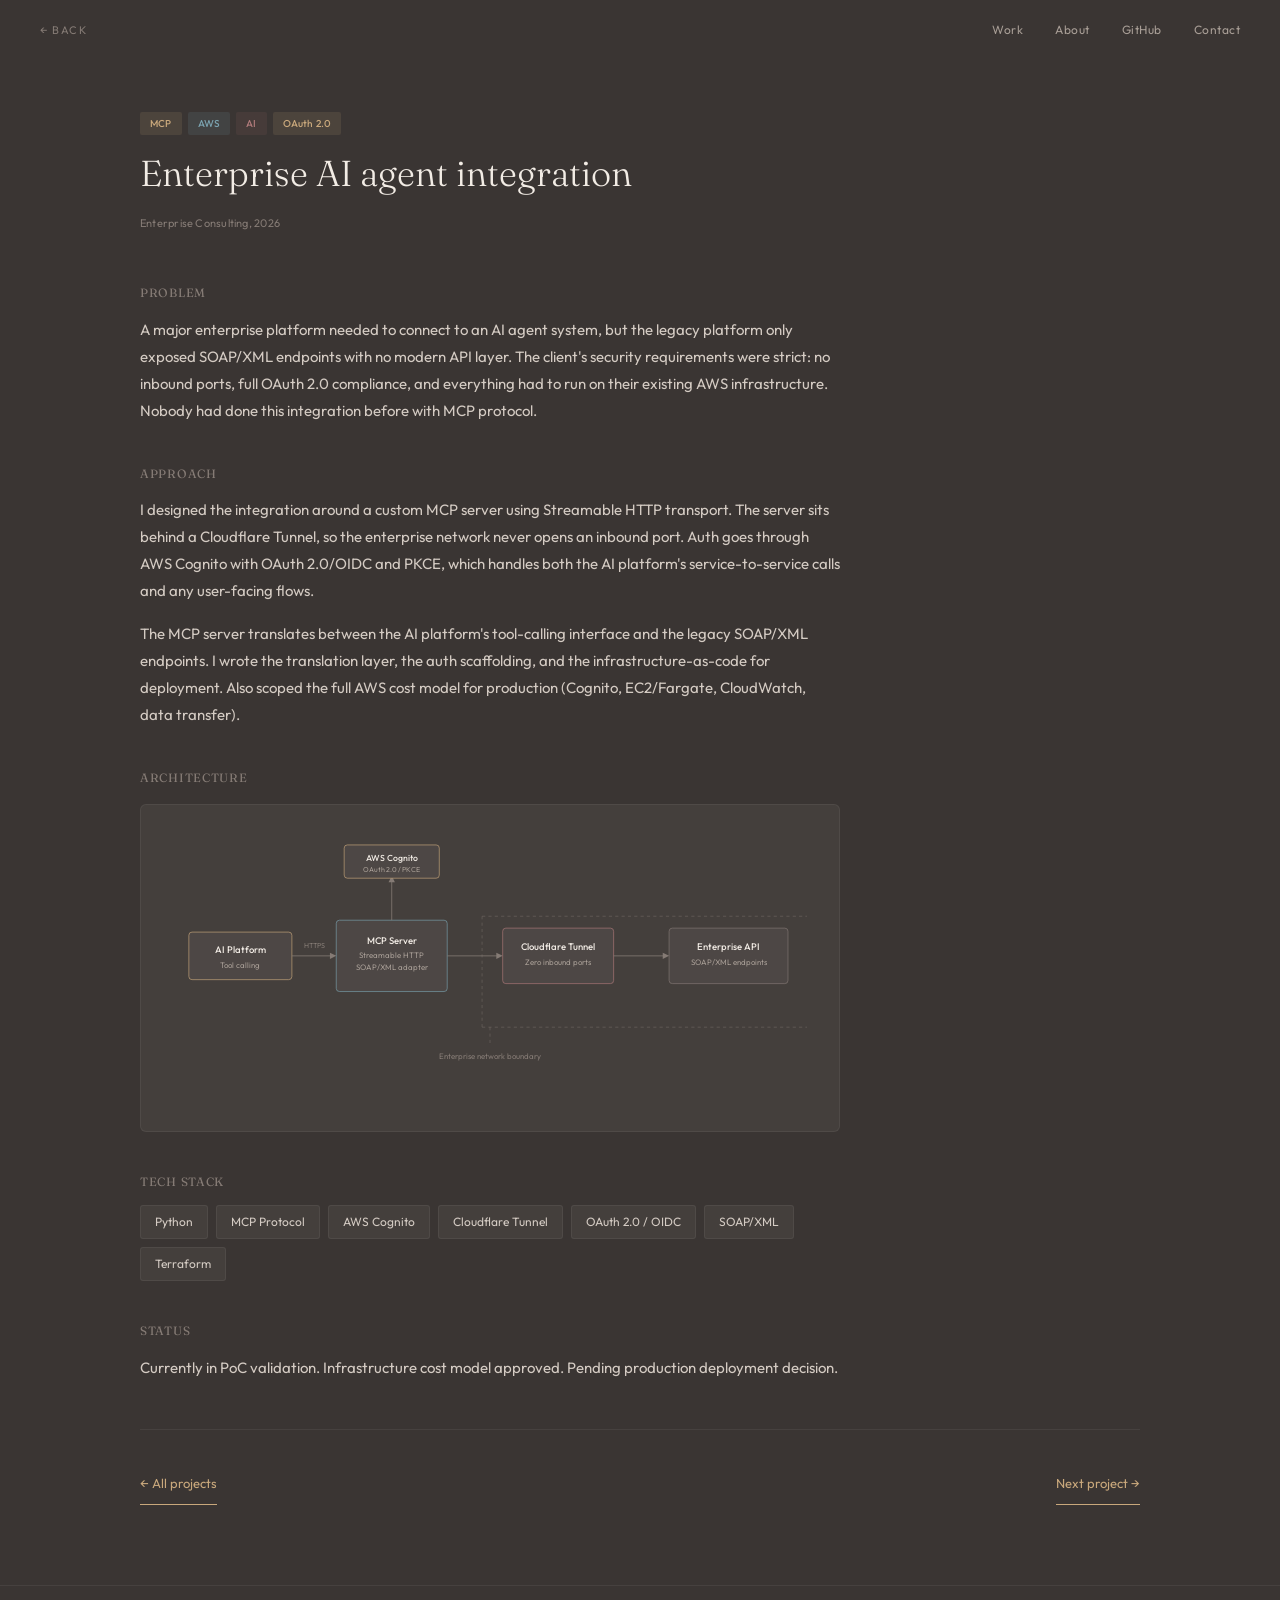
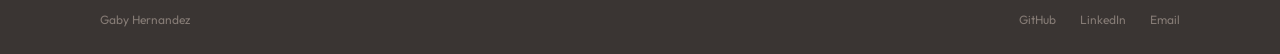
==== projects/ai-agent.html @ e90bf5cd "Add project detail pages, fix contrast, fluid terrain, rewrite copy" ====
<!DOCTYPE html>
<html lang="en">
<head>
  <meta charset="UTF-8">
  <meta name="viewport" content="width=device-width, initial-scale=1.0">
  <title>Enterprise AI Agent Integration | Gaby Hernandez</title>
  <meta name="description" content="AI agent workflow connecting enterprise platforms via MCP server with OAuth 2.0 and Cloudflare Tunnel.">
  <link rel="icon" href="data:image/svg+xml,<svg xmlns='http://www.w3.org/2000/svg' viewBox='0 0 100 100'><text y='.9em' font-size='90'>&#9650;</text></svg>">
  <link rel="preconnect" href="https://fonts.googleapis.com">
  <link rel="preconnect" href="https://fonts.gstatic.com" crossorigin>
  <link href="https://fonts.googleapis.com/css2?family=Fraunces:ital,opsz,wght@0,9..144,300;0,9..144,400;0,9..144,500;1,9..144,300;1,9..144,400&family=Outfit:wght@300;400;500&display=swap" rel="stylesheet">
  <link rel="stylesheet" href="../css/style.css">
</head>
<body>

  <nav id="nav" class="scrolled">
    <a href="../index.html" class="nav-coords">&larr; Back</a>
    <div class="nav-links">
      <a href="../index.html#work">Work</a>
      <a href="../index.html#about">About</a>
      <a href="https://github.com/Gabyc5" target="_blank" rel="noopener">GitHub</a>
      <a href="../index.html#contact">Contact</a>
    </div>
  </nav>

  <section class="section project-detail">
    <div class="project-detail-header reveal">
      <div class="project-tags">
        <span class="tag tag-gold">MCP</span>
        <span class="tag tag-blue">AWS</span>
        <span class="tag tag-rose">AI</span>
        <span class="tag tag-gold">OAuth 2.0</span>
      </div>
      <h1>Enterprise AI agent integration</h1>
      <span class="project-context">Enterprise Consulting, 2026</span>
    </div>

    <div class="project-detail-body">
      <div class="detail-section reveal">
        <h2>Problem</h2>
        <p>
          A major enterprise platform needed to connect to an AI agent system, but the legacy
          platform only exposed SOAP/XML endpoints with no modern API layer. The client's
          security requirements were strict: no inbound ports, full OAuth 2.0 compliance, and
          everything had to run on their existing AWS infrastructure. Nobody had done this
          integration before with MCP protocol.
        </p>
      </div>

      <div class="detail-section reveal">
        <h2>Approach</h2>
        <p>
          I designed the integration around a custom MCP server using Streamable HTTP transport.
          The server sits behind a Cloudflare Tunnel, so the enterprise network never opens an
          inbound port. Auth goes through AWS Cognito with OAuth 2.0/OIDC and PKCE, which
          handles both the AI platform's service-to-service calls and any user-facing flows.
        </p>
        <p>
          The MCP server translates between the AI platform's tool-calling interface and the
          legacy SOAP/XML endpoints. I wrote the translation layer, the auth scaffolding, and
          the infrastructure-as-code for deployment. Also scoped the full AWS cost model
          for production (Cognito, EC2/Fargate, CloudWatch, data transfer).
        </p>
      </div>

      <div class="detail-section reveal">
        <h2>Architecture</h2>
        <div class="arch-diagram">
          <svg viewBox="0 0 800 320" xmlns="http://www.w3.org/2000/svg" width="100%">
            <!-- AI Platform -->
            <rect x="20" y="120" width="130" height="60" rx="4" fill="#4D4745" stroke="#C9A87C" stroke-width="0.8"/>
            <text x="85" y="147" text-anchor="middle" fill="#F2ECE5" font-family="Outfit,sans-serif" font-size="12" font-weight="500">AI Platform</text>
            <text x="85" y="165" text-anchor="middle" fill="#A89E96" font-family="Outfit,sans-serif" font-size="10">Tool calling</text>

            <!-- Arrow 1 -->
            <line x1="150" y1="150" x2="200" y2="150" stroke="#857B75" stroke-width="1"/>
            <polygon points="198,146 206,150 198,154" fill="#857B75"/>
            <text x="178" y="140" text-anchor="middle" fill="#857B75" font-family="Outfit,sans-serif" font-size="9">HTTPS</text>

            <!-- MCP Server -->
            <rect x="206" y="105" width="140" height="90" rx="4" fill="#4D4745" stroke="#7BA3B0" stroke-width="0.8"/>
            <text x="276" y="135" text-anchor="middle" fill="#F2ECE5" font-family="Outfit,sans-serif" font-size="12" font-weight="500">MCP Server</text>
            <text x="276" y="153" text-anchor="middle" fill="#A89E96" font-family="Outfit,sans-serif" font-size="10">Streamable HTTP</text>
            <text x="276" y="168" text-anchor="middle" fill="#A89E96" font-family="Outfit,sans-serif" font-size="10">SOAP/XML adapter</text>

            <!-- Arrow 2 up to Cognito -->
            <line x1="276" y1="105" x2="276" y2="55" stroke="#857B75" stroke-width="1"/>
            <polygon points="272,57 276,49 280,57" fill="#857B75"/>

            <!-- Cognito -->
            <rect x="216" y="10" width="120" height="42" rx="4" fill="#4D4745" stroke="#C9A87C" stroke-width="0.8"/>
            <text x="276" y="30" text-anchor="middle" fill="#F2ECE5" font-family="Outfit,sans-serif" font-size="11" font-weight="500">AWS Cognito</text>
            <text x="276" y="44" text-anchor="middle" fill="#A89E96" font-family="Outfit,sans-serif" font-size="9">OAuth 2.0 / PKCE</text>

            <!-- Arrow 3 -->
            <line x1="346" y1="150" x2="410" y2="150" stroke="#857B75" stroke-width="1"/>
            <polygon points="408,146 416,150 408,154" fill="#857B75"/>

            <!-- Cloudflare Tunnel -->
            <rect x="416" y="115" width="140" height="70" rx="4" fill="#4D4745" stroke="#B07A7A" stroke-width="0.8"/>
            <text x="486" y="143" text-anchor="middle" fill="#F2ECE5" font-family="Outfit,sans-serif" font-size="12" font-weight="500">Cloudflare Tunnel</text>
            <text x="486" y="161" text-anchor="middle" fill="#A89E96" font-family="Outfit,sans-serif" font-size="10">Zero inbound ports</text>

            <!-- Arrow 4 -->
            <line x1="556" y1="150" x2="620" y2="150" stroke="#857B75" stroke-width="1"/>
            <polygon points="618,146 626,150 618,154" fill="#857B75"/>

            <!-- Enterprise API -->
            <rect x="626" y="115" width="150" height="70" rx="4" fill="#4D4745" stroke="#857B75" stroke-width="0.8"/>
            <text x="701" y="143" text-anchor="middle" fill="#F2ECE5" font-family="Outfit,sans-serif" font-size="12" font-weight="500">Enterprise API</text>
            <text x="701" y="161" text-anchor="middle" fill="#A89E96" font-family="Outfit,sans-serif" font-size="10">SOAP/XML endpoints</text>

            <!-- Labels -->
            <text x="400" y="280" text-anchor="middle" fill="#857B75" font-family="Outfit,sans-serif" font-size="10">Enterprise network boundary</text>
            <line x1="400" y1="260" x2="400" y2="240" stroke="#857B75" stroke-width="0.5" stroke-dasharray="4,4"/>
            <line x1="390" y1="240" x2="800" y2="240" stroke="#857B75" stroke-width="0.5" stroke-dasharray="4,4"/>
            <line x1="390" y1="240" x2="390" y2="100" stroke="#857B75" stroke-width="0.5" stroke-dasharray="4,4"/>
            <line x1="390" y1="100" x2="800" y2="100" stroke="#857B75" stroke-width="0.5" stroke-dasharray="4,4"/>
          </svg>
        </div>
      </div>

      <div class="detail-section reveal">
        <h2>Tech stack</h2>
        <div class="cert-list">
          <span class="cert">Python</span>
          <span class="cert">MCP Protocol</span>
          <span class="cert">AWS Cognito</span>
          <span class="cert">Cloudflare Tunnel</span>
          <span class="cert">OAuth 2.0 / OIDC</span>
          <span class="cert">SOAP/XML</span>
          <span class="cert">Terraform</span>
        </div>
      </div>

      <div class="detail-section reveal">
        <h2>Status</h2>
        <p>Currently in PoC validation. Infrastructure cost model approved. Pending production deployment decision.</p>
      </div>
    </div>

    <div class="project-nav reveal">
      <a href="../index.html#work" class="btn-ghost">&larr; All projects</a>
      <a href="multi-region.html" class="btn-ghost">Next project &rarr;</a>
    </div>
  </section>

  <footer>
    <div class="footer-inner">
      <span class="footer-name">Gaby Hernandez</span>
      <div class="footer-links">
        <a href="https://github.com/Gabyc5" target="_blank" rel="noopener">GitHub</a>
        <a href="https://www.linkedin.com/in/gaby-hernandez-gomez/" target="_blank" rel="noopener">LinkedIn</a>
        <a href="mailto:gcg.hdezg@gmail.com">Email</a>
      </div>
    </div>
  </footer>

  <script src="../js/main.js"></script>
</body>
</html>
---- css/style.css ----
/* ============================================
   GABY HERNANDEZ — PORTFOLIO
   Dusk Topography theme
   ============================================ */

*, *::before, *::after {
  margin: 0;
  padding: 0;
  box-sizing: border-box;
}

:root {
  --bg-deep: #3A3533;
  --bg-mid: #443F3C;
  --bg-card: #4D4745;
  --bg-surface: #564F4D;
  --text-bright: #F2ECE5;
  --text-body: #D4CBC3;
  --text-muted: #A89E96;
  --text-faint: #857B75;
  --accent-gold: #C9A87C;
  --accent-gold-dim: rgba(201, 168, 124, 0.12);
  --accent-blue: #7BA3B0;
  --accent-blue-dim: rgba(123, 163, 176, 0.12);
  --accent-rose: #B07A7A;
  --accent-rose-dim: rgba(176, 122, 122, 0.10);
  --font-display: 'Fraunces', Georgia, serif;
  --font-body: 'Outfit', system-ui, sans-serif;
  --radius: 6px;
  --max-width: 1080px;
}

html {
  scroll-behavior: smooth;
  background: var(--bg-deep);
}

body {
  font-family: var(--font-body);
  color: var(--text-body);
  background: var(--bg-deep);
  line-height: 1.7;
  overflow-x: hidden;
  -webkit-font-smoothing: antialiased;
  -moz-osx-font-smoothing: grayscale;
}

a {
  color: inherit;
  text-decoration: none;
}

::selection {
  background: var(--accent-gold);
  color: var(--bg-deep);
}

img {
  max-width: 100%;
  display: block;
}

/* --- Scroll Reveal --- */
.reveal {
  opacity: 0;
  transform: translateY(24px);
  transition: opacity 0.6s ease, transform 0.6s ease;
}

.reveal.visible {
  opacity: 1;
  transform: translateY(0);
}

.reveal[data-delay="1"] { transition-delay: 0.15s; }
.reveal[data-delay="2"] { transition-delay: 0.3s; }
.reveal[data-delay="3"] { transition-delay: 0.45s; }

/* --- Navigation --- */
nav {
  position: fixed;
  top: 0;
  left: 0;
  right: 0;
  z-index: 100;
  padding: 1.25rem 2.5rem;
  display: flex;
  justify-content: space-between;
  align-items: center;
  transition: background 0.4s ease, box-shadow 0.4s ease;
}

nav.scrolled {
  background: rgba(58, 53, 51, 0.92);
  backdrop-filter: blur(16px);
  -webkit-backdrop-filter: blur(16px);
  box-shadow: 0 1px 0 rgba(255,255,255,0.04);
}

.nav-coords {
  font-family: var(--font-body);
  font-size: 11px;
  color: var(--text-faint);
  letter-spacing: 0.14em;
  text-transform: uppercase;
}

.nav-links {
  display: flex;
  gap: 2rem;
}

.nav-links a {
  font-size: 12px;
  color: var(--text-muted);
  letter-spacing: 0.04em;
  transition: color 0.3s;
  position: relative;
}

.nav-links a::after {
  content: '';
  position: absolute;
  bottom: -4px;
  left: 0;
  width: 0;
  height: 1px;
  background: var(--accent-gold);
  transition: width 0.3s ease;
}

.nav-links a:hover {
  color: var(--accent-gold);
}

.nav-links a:hover::after {
  width: 100%;
}

/* --- Hero Section --- */
.hero {
  position: relative;
  min-height: 100vh;
  display: flex;
  flex-direction: column;
  justify-content: center;
  padding: 8rem 2.5rem 3rem;
  overflow: hidden;
}

#terrain-canvas {
  position: absolute;
  top: 0;
  left: 0;
  width: 100%;
  height: 100%;
  opacity: 0.3;
  pointer-events: none;
}

.hero-content {
  position: relative;
  z-index: 2;
  max-width: var(--max-width);
  margin: 0 auto;
  width: 100%;
}

.hero h1 {
  font-family: var(--font-display);
  font-size: clamp(2rem, 5vw, 3rem);
  font-weight: 300;
  color: var(--text-bright);
  line-height: 1.2;
  max-width: 620px;
  letter-spacing: -0.02em;
  margin-bottom: 1.5rem;
}

.hero-sub {
  font-size: 15px;
  color: var(--text-muted);
  line-height: 1.8;
  max-width: 520px;
  margin-bottom: 2.5rem;
}

.hero-actions {
  display: flex;
  gap: 1.25rem;
  flex-wrap: wrap;
  margin-bottom: 4rem;
}

.btn-primary {
  display: inline-block;
  font-family: var(--font-body);
  font-size: 13px;
  font-weight: 500;
  color: var(--bg-deep);
  background: var(--accent-gold);
  padding: 10px 24px;
  border-radius: 3px;
  letter-spacing: 0.02em;
  transition: background 0.3s, transform 0.2s;
}

.btn-primary:hover {
  background: #D4B48A;
  transform: translateY(-1px);
}

.btn-ghost {
  display: inline-block;
  font-family: var(--font-body);
  font-size: 13px;
  color: var(--accent-gold);
  padding: 10px 0;
  border-bottom: 1px solid var(--accent-gold);
  transition: color 0.3s, border-color 0.3s;
}

.btn-ghost:hover {
  color: #D4B48A;
  border-color: #D4B48A;
}

.btn-ghost .arrow {
  display: inline-block;
  transition: transform 0.2s;
}

.btn-ghost:hover .arrow {
  transform: translate(2px, -2px);
}

/* Hero status bar */
.hero-status {
  position: relative;
  z-index: 2;
  max-width: var(--max-width);
  margin: 0 auto;
  width: 100%;
  display: flex;
  gap: 3rem;
  flex-wrap: wrap;
  padding-top: 2rem;
  border-top: 1px solid rgba(255,255,255,0.06);
}

.status-item {
  display: flex;
  flex-direction: column;
  gap: 4px;
}

.status-label {
  font-size: 10px;
  color: var(--text-faint);
  text-transform: uppercase;
  letter-spacing: 0.1em;
}

.status-value {
  font-family: var(--font-display);
  font-size: 14px;
  color: var(--text-body);
}

/* --- Sections --- */
.section {
  padding: 5rem 2.5rem;
  max-width: var(--max-width);
  margin: 0 auto;
}

.section-header {
  margin-bottom: 2rem;
}

.section-header-secondary {
  margin-top: 3rem;
}

.section-label {
  font-size: 11px;
  color: var(--text-faint);
  text-transform: uppercase;
  letter-spacing: 0.12em;
}

/* --- Featured Work --- */
.work-section {
  padding-top: 6rem;
}

.featured-grid {
  display: grid;
  grid-template-columns: 1fr 1fr;
  gap: 16px;
  margin-bottom: 1rem;
}

.featured-card {
  padding: 2rem !important;
}

.featured-card .project-title {
  font-size: 20px;
  margin-bottom: 10px;
}

.featured-card .project-desc {
  font-size: 14px;
  line-height: 1.75;
}

/* --- Project Grid (Selected Work) --- */
.project-grid {
  display: grid;
  grid-template-columns: repeat(3, 1fr);
  gap: 16px;
}

.project-card {
  display: block;
  background: var(--bg-mid);
  border: 0.5px solid rgba(255,255,255,0.06);
  border-radius: var(--radius);
  padding: 1.5rem;
  transition: border-color 0.3s, transform 0.3s, background 0.3s;
  cursor: pointer;
}

.project-card:hover {
  border-color: rgba(201, 168, 124, 0.25);
  transform: translateY(-2px);
  background: var(--bg-card);
}

.project-card:hover .project-link {
  color: var(--accent-gold);
}

.project-link {
  display: inline-block;
  font-size: 12px;
  color: var(--text-faint);
  margin-top: 8px;
  transition: color 0.3s;
}

.project-tags {
  display: flex;
  gap: 6px;
  flex-wrap: wrap;
  margin-bottom: 12px;
}

.tag {
  font-size: 10px;
  font-weight: 500;
  padding: 3px 10px;
  border-radius: 2px;
  letter-spacing: 0.02em;
}

.tag-gold {
  color: var(--accent-gold);
  background: var(--accent-gold-dim);
}

.tag-blue {
  color: var(--accent-blue);
  background: var(--accent-blue-dim);
}

.tag-rose {
  color: var(--accent-rose);
  background: var(--accent-rose-dim);
}

.project-title {
  font-family: var(--font-display);
  font-size: 17px;
  font-weight: 400;
  color: var(--text-bright);
  margin-bottom: 8px;
  line-height: 1.35;
}

.project-desc {
  font-size: 13px;
  color: var(--text-muted);
  line-height: 1.7;
  margin-bottom: 12px;
}

.project-context {
  font-size: 11px;
  color: var(--text-faint);
  letter-spacing: 0.02em;
}

.work-cta {
  margin-top: 2.5rem;
  text-align: center;
}

/* --- About Section --- */
.about-section {
  padding-top: 6rem;
}

.about-content {
  max-width: 640px;
}

.about-lead h2 {
  font-family: var(--font-display);
  font-size: clamp(1.5rem, 3.5vw, 1.75rem);
  font-weight: 300;
  color: var(--text-bright);
  line-height: 1.35;
  margin-bottom: 2rem;
}

.about-body p {
  font-size: 15px;
  color: var(--text-body);
  line-height: 1.8;
  margin-bottom: 1.5rem;
}

.about-certs,
.about-skills {
  margin-top: 2.5rem;
}

.cert-label {
  display: block;
  font-size: 11px;
  color: var(--text-faint);
  text-transform: uppercase;
  letter-spacing: 0.1em;
  margin-bottom: 0.75rem;
}

.cert-list {
  display: flex;
  flex-wrap: wrap;
  gap: 8px;
}

.cert {
  font-size: 12px;
  color: var(--text-body);
  background: var(--bg-mid);
  padding: 6px 14px;
  border-radius: 3px;
  border: 0.5px solid rgba(255,255,255,0.06);
}

/* --- Freelance CTA --- */
.cta-section {
  padding-top: 2rem;
  padding-bottom: 2rem;
}

.cta-card {
  background: var(--bg-mid);
  border: 1px solid rgba(201, 168, 124, 0.2);
  border-radius: var(--radius);
  padding: 2.5rem;
  max-width: 600px;
}

.cta-card h3 {
  font-family: var(--font-display);
  font-size: 20px;
  font-weight: 400;
  color: var(--text-bright);
  margin-bottom: 1rem;
}

.cta-card p {
  font-size: 14px;
  color: var(--text-muted);
  line-height: 1.7;
  margin-bottom: 1.5rem;
}

/* --- Contact Section --- */
.contact-section {
  padding-top: 4rem;
  padding-bottom: 4rem;
}

.contact-inner {
  max-width: 480px;
}

.contact-inner h2 {
  font-family: var(--font-display);
  font-size: 2rem;
  font-weight: 300;
  color: var(--text-bright);
  margin-bottom: 1rem;
}

.contact-inner p {
  font-size: 15px;
  color: var(--text-muted);
  margin-bottom: 1.5rem;
  line-height: 1.7;
}

.contact-email {
  display: inline-block;
  font-family: var(--font-display);
  font-size: 18px;
  color: var(--accent-gold);
  border-bottom: 1px solid transparent;
  transition: border-color 0.3s;
  padding-bottom: 2px;
  margin-bottom: 1.5rem;
}

.contact-email:hover {
  border-color: var(--accent-gold);
}

.contact-links {
  display: flex;
  gap: 1.5rem;
}

.contact-links a {
  font-size: 13px;
  color: var(--text-muted);
  transition: color 0.3s;
}

.contact-links a:hover {
  color: var(--accent-gold);
}

/* --- Footer --- */
footer {
  border-top: 1px solid rgba(255,255,255,0.06);
  padding: 1.5rem 2.5rem;
}

.footer-inner {
  max-width: var(--max-width);
  margin: 0 auto;
  display: flex;
  justify-content: space-between;
  align-items: center;
  flex-wrap: wrap;
  gap: 1rem;
}

.footer-name {
  font-size: 12px;
  color: var(--text-faint);
}

.footer-links {
  display: flex;
  gap: 1.5rem;
}

.footer-links a {
  font-size: 12px;
  color: var(--text-faint);
  transition: color 0.3s;
}

.footer-links a:hover {
  color: var(--accent-gold);
}

/* --- Responsive --- */
@media (max-width: 900px) {
  .featured-grid {
    grid-template-columns: 1fr;
  }

  .project-grid {
    grid-template-columns: 1fr 1fr;
  }
}

@media (max-width: 768px) {
  nav {
    padding: 1rem 1.25rem;
  }

  .nav-coords {
    display: none;
  }

  .nav-links {
    gap: 1.25rem;
  }

  .hero {
    padding: 6rem 1.25rem 2rem;
  }

  .hero h1 {
    font-size: 1.75rem;
  }

  .hero-status {
    gap: 1.5rem;
  }

  .section {
    padding: 3rem 1.25rem;
  }

  .project-grid {
    grid-template-columns: 1fr;
    gap: 12px;
  }

  .featured-card {
    padding: 1.5rem !important;
  }

  .cta-card {
    padding: 1.5rem;
  }

  footer {
    padding: 1.5rem 1.25rem;
  }

  .footer-inner {
    flex-direction: column;
    align-items: flex-start;
  }
}

@media (max-width: 480px) {
  .hero h1 {
    font-size: 1.5rem;
  }

  .hero-actions {
    flex-direction: column;
    align-items: flex-start;
  }

  .hero-status {
    flex-direction: column;
    gap: 1rem;
  }
}

/* --- Project Detail Pages --- */
.project-detail {
  padding-top: 7rem;
}

.project-detail-header {
  margin-bottom: 3rem;
}

.project-detail-header h1 {
  font-family: var(--font-display);
  font-size: clamp(1.75rem, 4vw, 2.25rem);
  font-weight: 300;
  color: var(--text-bright);
  line-height: 1.25;
  margin: 1rem 0 0.75rem;
}

.project-detail-body {
  max-width: 700px;
}

.detail-section {
  margin-bottom: 2.5rem;
}

.detail-section h2 {
  font-family: var(--font-display);
  font-size: 16px;
  font-weight: 400;
  color: var(--text-bright);
  margin-bottom: 0.75rem;
  text-transform: uppercase;
  letter-spacing: 0.06em;
  font-size: 12px;
  color: var(--text-faint);
}

.detail-section p {
  font-size: 15px;
  color: var(--text-body);
  line-height: 1.8;
  margin-bottom: 1rem;
}

.arch-diagram {
  background: var(--bg-mid);
  border: 0.5px solid rgba(255,255,255,0.06);
  border-radius: var(--radius);
  padding: 2rem;
  margin: 1rem 0;
  overflow-x: auto;
}

.arch-diagram svg {
  min-width: 600px;
}

.project-nav {
  display: flex;
  justify-content: space-between;
  gap: 1rem;
  margin-top: 3rem;
  padding-top: 2rem;
  border-top: 1px solid rgba(255,255,255,0.06);
}
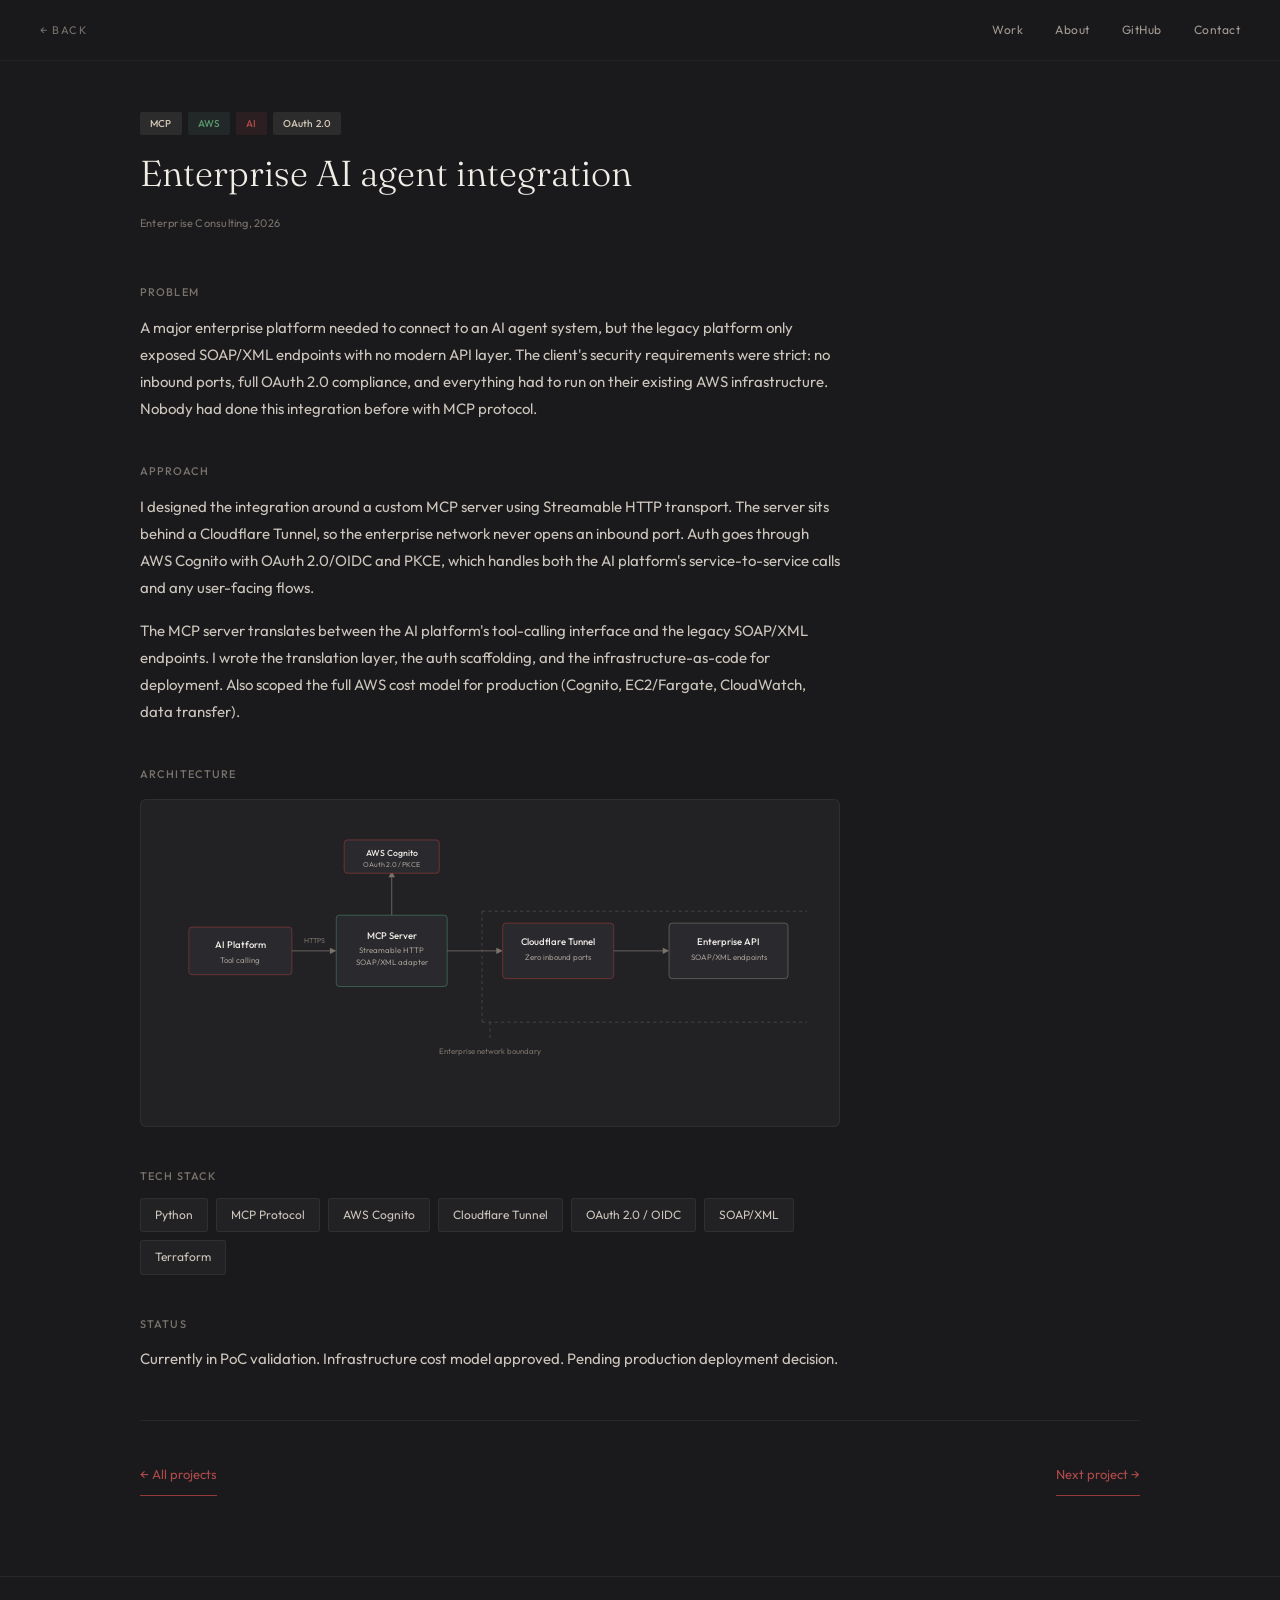
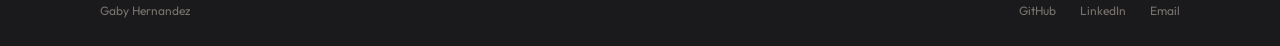
==== commit 1f1f4f19: "Darker palette, fix scroll, terrain boost" ====
--- a/projects/ai-agent.html
+++ b/projects/ai-agent.html
@@ -68,54 +68,54 @@
         <div class="arch-diagram">
           <svg viewBox="0 0 800 320" xmlns="http://www.w3.org/2000/svg" width="100%">
             <!-- AI Platform -->
-            <rect x="20" y="120" width="130" height="60" rx="4" fill="#4D4745" stroke="#C9A87C" stroke-width="0.8"/>
-            <text x="85" y="147" text-anchor="middle" fill="#F2ECE5" font-family="Outfit,sans-serif" font-size="12" font-weight="500">AI Platform</text>
-            <text x="85" y="165" text-anchor="middle" fill="#A89E96" font-family="Outfit,sans-serif" font-size="10">Tool calling</text>
+            <rect x="20" y="120" width="130" height="60" rx="4" fill="#2A2A2E" stroke="#943A3A" stroke-width="0.8"/>
+            <text x="85" y="147" text-anchor="middle" fill="#F0ECE6" font-family="Outfit,sans-serif" font-size="12" font-weight="500">AI Platform</text>
+            <text x="85" y="165" text-anchor="middle" fill="#A39B92" font-family="Outfit,sans-serif" font-size="10">Tool calling</text>
 
             <!-- Arrow 1 -->
-            <line x1="150" y1="150" x2="200" y2="150" stroke="#857B75" stroke-width="1"/>
-            <polygon points="198,146 206,150 198,154" fill="#857B75"/>
-            <text x="178" y="140" text-anchor="middle" fill="#857B75" font-family="Outfit,sans-serif" font-size="9">HTTPS</text>
+            <line x1="150" y1="150" x2="200" y2="150" stroke="#7A736C" stroke-width="1"/>
+            <polygon points="198,146 206,150 198,154" fill="#7A736C"/>
+            <text x="178" y="140" text-anchor="middle" fill="#7A736C" font-family="Outfit,sans-serif" font-size="9">HTTPS</text>
 
             <!-- MCP Server -->
-            <rect x="206" y="105" width="140" height="90" rx="4" fill="#4D4745" stroke="#7BA3B0" stroke-width="0.8"/>
-            <text x="276" y="135" text-anchor="middle" fill="#F2ECE5" font-family="Outfit,sans-serif" font-size="12" font-weight="500">MCP Server</text>
-            <text x="276" y="153" text-anchor="middle" fill="#A89E96" font-family="Outfit,sans-serif" font-size="10">Streamable HTTP</text>
-            <text x="276" y="168" text-anchor="middle" fill="#A89E96" font-family="Outfit,sans-serif" font-size="10">SOAP/XML adapter</text>
+            <rect x="206" y="105" width="140" height="90" rx="4" fill="#2A2A2E" stroke="#4A7C5C" stroke-width="0.8"/>
+            <text x="276" y="135" text-anchor="middle" fill="#F0ECE6" font-family="Outfit,sans-serif" font-size="12" font-weight="500">MCP Server</text>
+            <text x="276" y="153" text-anchor="middle" fill="#A39B92" font-family="Outfit,sans-serif" font-size="10">Streamable HTTP</text>
+            <text x="276" y="168" text-anchor="middle" fill="#A39B92" font-family="Outfit,sans-serif" font-size="10">SOAP/XML adapter</text>
 
             <!-- Arrow 2 up to Cognito -->
-            <line x1="276" y1="105" x2="276" y2="55" stroke="#857B75" stroke-width="1"/>
-            <polygon points="272,57 276,49 280,57" fill="#857B75"/>
+            <line x1="276" y1="105" x2="276" y2="55" stroke="#7A736C" stroke-width="1"/>
+            <polygon points="272,57 276,49 280,57" fill="#7A736C"/>
 
             <!-- Cognito -->
-            <rect x="216" y="10" width="120" height="42" rx="4" fill="#4D4745" stroke="#C9A87C" stroke-width="0.8"/>
-            <text x="276" y="30" text-anchor="middle" fill="#F2ECE5" font-family="Outfit,sans-serif" font-size="11" font-weight="500">AWS Cognito</text>
-            <text x="276" y="44" text-anchor="middle" fill="#A89E96" font-family="Outfit,sans-serif" font-size="9">OAuth 2.0 / PKCE</text>
+            <rect x="216" y="10" width="120" height="42" rx="4" fill="#2A2A2E" stroke="#943A3A" stroke-width="0.8"/>
+            <text x="276" y="30" text-anchor="middle" fill="#F0ECE6" font-family="Outfit,sans-serif" font-size="11" font-weight="500">AWS Cognito</text>
+            <text x="276" y="44" text-anchor="middle" fill="#A39B92" font-family="Outfit,sans-serif" font-size="9">OAuth 2.0 / PKCE</text>
 
             <!-- Arrow 3 -->
-            <line x1="346" y1="150" x2="410" y2="150" stroke="#857B75" stroke-width="1"/>
-            <polygon points="408,146 416,150 408,154" fill="#857B75"/>
+            <line x1="346" y1="150" x2="410" y2="150" stroke="#7A736C" stroke-width="1"/>
+            <polygon points="408,146 416,150 408,154" fill="#7A736C"/>
 
             <!-- Cloudflare Tunnel -->
-            <rect x="416" y="115" width="140" height="70" rx="4" fill="#4D4745" stroke="#B07A7A" stroke-width="0.8"/>
-            <text x="486" y="143" text-anchor="middle" fill="#F2ECE5" font-family="Outfit,sans-serif" font-size="12" font-weight="500">Cloudflare Tunnel</text>
-            <text x="486" y="161" text-anchor="middle" fill="#A89E96" font-family="Outfit,sans-serif" font-size="10">Zero inbound ports</text>
+            <rect x="416" y="115" width="140" height="70" rx="4" fill="#2A2A2E" stroke="#943A3A" stroke-width="0.8"/>
+            <text x="486" y="143" text-anchor="middle" fill="#F0ECE6" font-family="Outfit,sans-serif" font-size="12" font-weight="500">Cloudflare Tunnel</text>
+            <text x="486" y="161" text-anchor="middle" fill="#A39B92" font-family="Outfit,sans-serif" font-size="10">Zero inbound ports</text>
 
             <!-- Arrow 4 -->
-            <line x1="556" y1="150" x2="620" y2="150" stroke="#857B75" stroke-width="1"/>
-            <polygon points="618,146 626,150 618,154" fill="#857B75"/>
+            <line x1="556" y1="150" x2="620" y2="150" stroke="#7A736C" stroke-width="1"/>
+            <polygon points="618,146 626,150 618,154" fill="#7A736C"/>
 
             <!-- Enterprise API -->
-            <rect x="626" y="115" width="150" height="70" rx="4" fill="#4D4745" stroke="#857B75" stroke-width="0.8"/>
-            <text x="701" y="143" text-anchor="middle" fill="#F2ECE5" font-family="Outfit,sans-serif" font-size="12" font-weight="500">Enterprise API</text>
-            <text x="701" y="161" text-anchor="middle" fill="#A89E96" font-family="Outfit,sans-serif" font-size="10">SOAP/XML endpoints</text>
+            <rect x="626" y="115" width="150" height="70" rx="4" fill="#2A2A2E" stroke="#7A736C" stroke-width="0.8"/>
+            <text x="701" y="143" text-anchor="middle" fill="#F0ECE6" font-family="Outfit,sans-serif" font-size="12" font-weight="500">Enterprise API</text>
+            <text x="701" y="161" text-anchor="middle" fill="#A39B92" font-family="Outfit,sans-serif" font-size="10">SOAP/XML endpoints</text>
 
             <!-- Labels -->
-            <text x="400" y="280" text-anchor="middle" fill="#857B75" font-family="Outfit,sans-serif" font-size="10">Enterprise network boundary</text>
-            <line x1="400" y1="260" x2="400" y2="240" stroke="#857B75" stroke-width="0.5" stroke-dasharray="4,4"/>
-            <line x1="390" y1="240" x2="800" y2="240" stroke="#857B75" stroke-width="0.5" stroke-dasharray="4,4"/>
-            <line x1="390" y1="240" x2="390" y2="100" stroke="#857B75" stroke-width="0.5" stroke-dasharray="4,4"/>
-            <line x1="390" y1="100" x2="800" y2="100" stroke="#857B75" stroke-width="0.5" stroke-dasharray="4,4"/>
+            <text x="400" y="280" text-anchor="middle" fill="#7A736C" font-family="Outfit,sans-serif" font-size="10">Enterprise network boundary</text>
+            <line x1="400" y1="260" x2="400" y2="240" stroke="#7A736C" stroke-width="0.5" stroke-dasharray="4,4"/>
+            <line x1="390" y1="240" x2="800" y2="240" stroke="#7A736C" stroke-width="0.5" stroke-dasharray="4,4"/>
+            <line x1="390" y1="240" x2="390" y2="100" stroke="#7A736C" stroke-width="0.5" stroke-dasharray="4,4"/>
+            <line x1="390" y1="100" x2="800" y2="100" stroke="#7A736C" stroke-width="0.5" stroke-dasharray="4,4"/>
           </svg>
         </div>
       </div>
--- a/css/style.css
+++ b/css/style.css
@@ -1,6 +1,6 @@
 /* ============================================
    GABY HERNANDEZ — PORTFOLIO
-   Dusk Topography theme
+   Corporate Goth + PNW palette
    ============================================ */
 
 *, *::before, *::after {
@@ -10,20 +10,22 @@
 }
 
 :root {
-  --bg-deep: #3A3533;
-  --bg-mid: #443F3C;
-  --bg-card: #4D4745;
-  --bg-surface: #564F4D;
-  --text-bright: #F2ECE5;
-  --text-body: #D4CBC3;
-  --text-muted: #A89E96;
-  --text-faint: #857B75;
-  --accent-gold: #C9A87C;
-  --accent-gold-dim: rgba(201, 168, 124, 0.12);
-  --accent-blue: #7BA3B0;
-  --accent-blue-dim: rgba(123, 163, 176, 0.12);
-  --accent-rose: #B07A7A;
-  --accent-rose-dim: rgba(176, 122, 122, 0.10);
+  --bg-deep: #1A1A1D;
+  --bg-mid: #222225;
+  --bg-card: #2A2A2E;
+  --bg-surface: #323236;
+  --text-bright: #F0ECE6;
+  --text-body: #CCC5BB;
+  --text-muted: #A39B92;
+  --text-faint: #7A736C;
+  --accent-red: #943A3A;
+  --accent-red-bright: #B04A4A;
+  --accent-red-dim: rgba(148, 58, 58, 0.15);
+  --accent-green: #4A7C5C;
+  --accent-green-bright: #5A9A6E;
+  --accent-green-dim: rgba(74, 124, 92, 0.15);
+  --accent-cream: #D4C9B8;
+  --accent-cream-dim: rgba(212, 201, 184, 0.1);
   --font-display: 'Fraunces', Georgia, serif;
   --font-body: 'Outfit', system-ui, sans-serif;
   --radius: 6px;
@@ -51,8 +53,8 @@
 }
 
 ::selection {
-  background: var(--accent-gold);
-  color: var(--bg-deep);
+  background: var(--accent-red);
+  color: var(--text-bright);
 }
 
 img {
@@ -91,7 +93,7 @@
 }
 
 nav.scrolled {
-  background: rgba(58, 53, 51, 0.92);
+  background: rgba(26, 26, 29, 0.94);
   backdrop-filter: blur(16px);
   -webkit-backdrop-filter: blur(16px);
   box-shadow: 0 1px 0 rgba(255,255,255,0.04);
@@ -125,12 +127,12 @@
   left: 0;
   width: 0;
   height: 1px;
-  background: var(--accent-gold);
+  background: var(--accent-red-bright);
   transition: width 0.3s ease;
 }
 
 .nav-links a:hover {
-  color: var(--accent-gold);
+  color: var(--accent-red-bright);
 }
 
 .nav-links a:hover::after {
@@ -185,6 +187,11 @@
   margin-bottom: 2.5rem;
 }
 
+.name-highlight {
+  color: var(--accent-red-bright);
+  font-weight: 500;
+}
+
 .hero-actions {
   display: flex;
   gap: 1.25rem;
@@ -197,8 +204,8 @@
   font-family: var(--font-body);
   font-size: 13px;
   font-weight: 500;
-  color: var(--bg-deep);
-  background: var(--accent-gold);
+  color: var(--text-bright);
+  background: var(--accent-red);
   padding: 10px 24px;
   border-radius: 3px;
   letter-spacing: 0.02em;
@@ -206,7 +213,7 @@
 }
 
 .btn-primary:hover {
-  background: #D4B48A;
+  background: var(--accent-red-bright);
   transform: translateY(-1px);
 }
 
@@ -214,15 +221,15 @@
   display: inline-block;
   font-family: var(--font-body);
   font-size: 13px;
-  color: var(--accent-gold);
+  color: var(--accent-red-bright);
   padding: 10px 0;
-  border-bottom: 1px solid var(--accent-gold);
+  border-bottom: 1px solid var(--accent-red);
   transition: color 0.3s, border-color 0.3s;
 }
 
 .btn-ghost:hover {
-  color: #D4B48A;
-  border-color: #D4B48A;
+  color: #C45A5A;
+  border-color: #C45A5A;
 }
 
 .btn-ghost .arrow {
@@ -315,7 +322,7 @@
   line-height: 1.75;
 }
 
-/* --- Project Grid (Selected Work) --- */
+/* --- Project Grid --- */
 .project-grid {
   display: grid;
   grid-template-columns: repeat(3, 1fr);
@@ -333,13 +340,13 @@
 }
 
 .project-card:hover {
-  border-color: rgba(201, 168, 124, 0.25);
+  border-color: rgba(148, 58, 58, 0.3);
   transform: translateY(-2px);
   background: var(--bg-card);
 }
 
 .project-card:hover .project-link {
-  color: var(--accent-gold);
+  color: var(--accent-red-bright);
 }
 
 .project-link {
@@ -366,18 +373,18 @@
 }
 
 .tag-gold {
-  color: var(--accent-gold);
-  background: var(--accent-gold-dim);
+  color: var(--accent-cream);
+  background: var(--accent-cream-dim);
 }
 
 .tag-blue {
-  color: var(--accent-blue);
-  background: var(--accent-blue-dim);
+  color: var(--accent-green-bright);
+  background: var(--accent-green-dim);
 }
 
 .tag-rose {
-  color: var(--accent-rose);
-  background: var(--accent-rose-dim);
+  color: var(--accent-red-bright);
+  background: var(--accent-red-dim);
 }
 
 .project-title {
@@ -469,7 +476,7 @@
 
 .cta-card {
   background: var(--bg-mid);
-  border: 1px solid rgba(201, 168, 124, 0.2);
+  border: 1px solid rgba(148, 58, 58, 0.2);
   border-radius: var(--radius);
   padding: 2.5rem;
   max-width: 600px;
@@ -519,7 +526,7 @@
   display: inline-block;
   font-family: var(--font-display);
   font-size: 18px;
-  color: var(--accent-gold);
+  color: var(--accent-red-bright);
   border-bottom: 1px solid transparent;
   transition: border-color 0.3s;
   padding-bottom: 2px;
@@ -527,7 +534,7 @@
 }
 
 .contact-email:hover {
-  border-color: var(--accent-gold);
+  border-color: var(--accent-red-bright);
 }
 
 .contact-links {
@@ -542,7 +549,7 @@
 }
 
 .contact-links a:hover {
-  color: var(--accent-gold);
+  color: var(--accent-red-bright);
 }
 
 /* --- Footer --- */
@@ -578,7 +585,7 @@
 }
 
 .footer-links a:hover {
-  color: var(--accent-gold);
+  color: var(--accent-red-bright);
 }
 
 /* --- Responsive --- */
@@ -687,15 +694,13 @@
 }
 
 .detail-section h2 {
-  font-family: var(--font-display);
-  font-size: 16px;
-  font-weight: 400;
-  color: var(--text-bright);
+  font-family: var(--font-body);
+  font-size: 11px;
+  font-weight: 500;
+  color: var(--text-faint);
+  text-transform: uppercase;
+  letter-spacing: 0.1em;
   margin-bottom: 0.75rem;
-  text-transform: uppercase;
-  letter-spacing: 0.06em;
-  font-size: 12px;
-  color: var(--text-faint);
 }
 
 .detail-section p {
@@ -721,9 +726,9 @@
 .project-nav {
   display: flex;
   justify-content: space-between;
-  gap: 1rem;
+  gap: 3rem;
   margin-top: 3rem;
   padding-top: 2rem;
   border-top: 1px solid rgba(255,255,255,0.06);
-}
-
+  flex-wrap: wrap;
+}
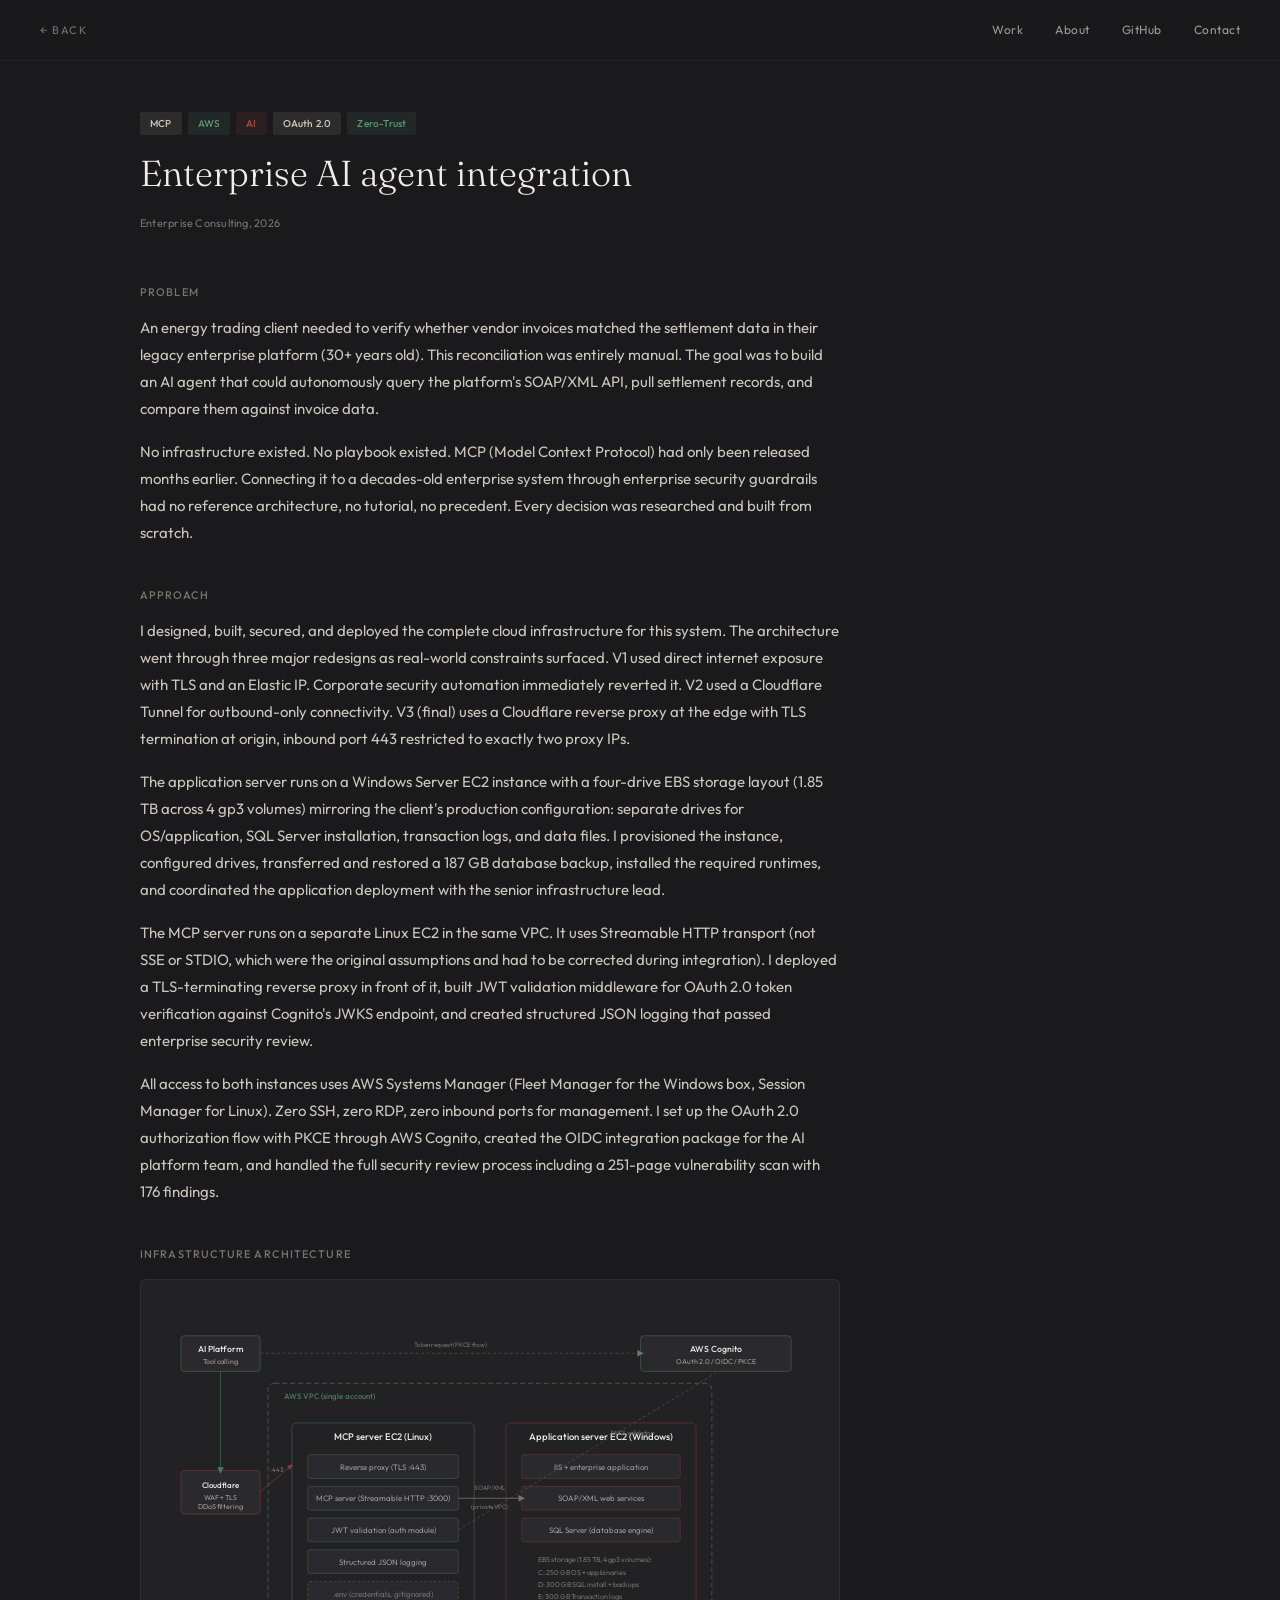
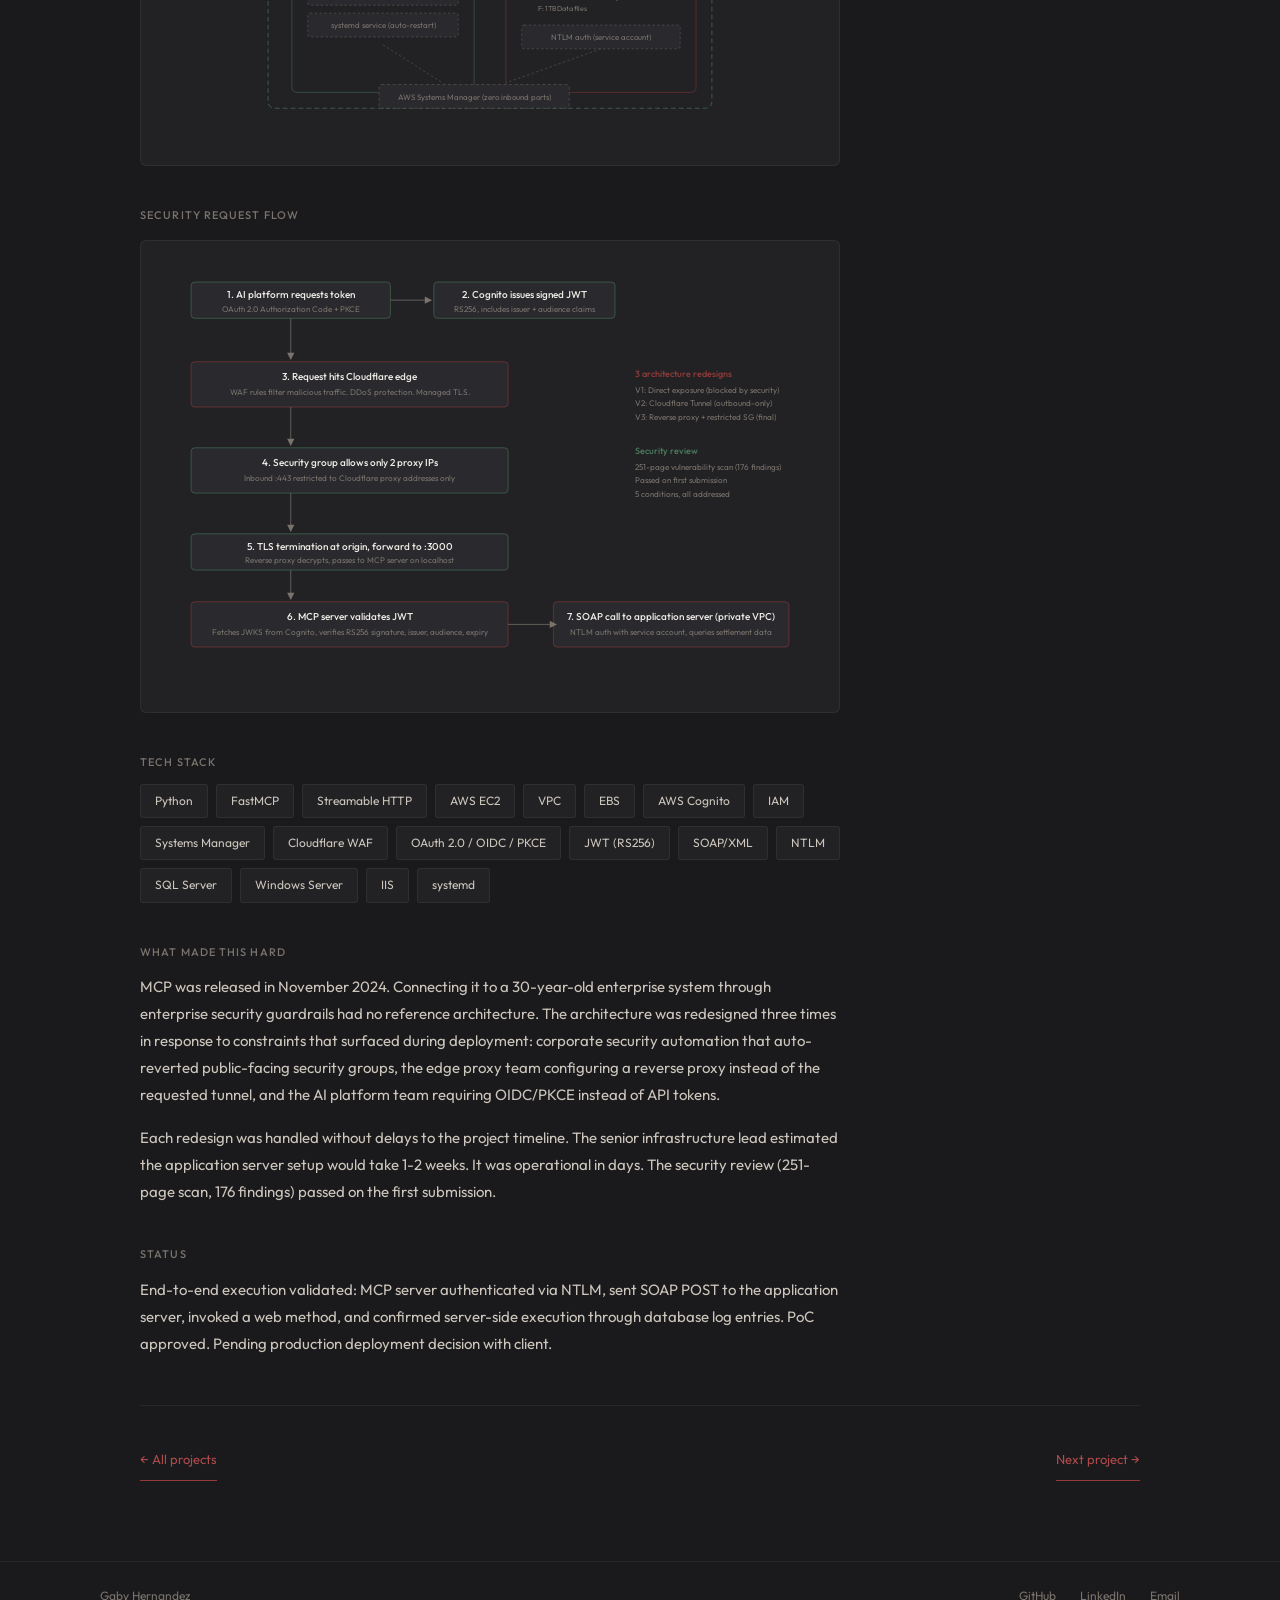
==== commit 36706585: "Comprehensive AI agent project page, bug report project, multi-region updates" ====
--- a/projects/ai-agent.html
+++ b/projects/ai-agent.html
@@ -4,7 +4,7 @@
   <meta charset="UTF-8">
   <meta name="viewport" content="width=device-width, initial-scale=1.0">
   <title>Enterprise AI Agent Integration | Gaby Hernandez</title>
-  <meta name="description" content="AI agent workflow connecting enterprise platforms via MCP server with OAuth 2.0 and Cloudflare Tunnel.">
+  <meta name="description" content="AI agent workflow connecting enterprise platforms via MCP server with OAuth 2.0, zero-trust security, and multi-tier AWS infrastructure.">
   <link rel="icon" href="data:image/svg+xml,<svg xmlns='http://www.w3.org/2000/svg' viewBox='0 0 100 100'><text y='.9em' font-size='90'>&#9650;</text></svg>">
   <link rel="preconnect" href="https://fonts.googleapis.com">
   <link rel="preconnect" href="https://fonts.gstatic.com" crossorigin>
@@ -30,6 +30,7 @@
         <span class="tag tag-blue">AWS</span>
         <span class="tag tag-rose">AI</span>
         <span class="tag tag-gold">OAuth 2.0</span>
+        <span class="tag tag-blue">Zero-Trust</span>
       </div>
       <h1>Enterprise AI agent integration</h1>
       <span class="project-context">Enterprise Consulting, 2026</span>
@@ -39,83 +40,224 @@
       <div class="detail-section reveal">
         <h2>Problem</h2>
         <p>
-          A major enterprise platform needed to connect to an AI agent system, but the legacy
-          platform only exposed SOAP/XML endpoints with no modern API layer. The client's
-          security requirements were strict: no inbound ports, full OAuth 2.0 compliance, and
-          everything had to run on their existing AWS infrastructure. Nobody had done this
-          integration before with MCP protocol.
+          An energy trading client needed to verify whether vendor invoices matched the
+          settlement data in their legacy enterprise platform (30+ years old). This reconciliation
+          was entirely manual. The goal was to build an AI agent that could autonomously query
+          the platform's SOAP/XML API, pull settlement records, and compare them against invoice data.
+        </p>
+        <p>
+          No infrastructure existed. No playbook existed. MCP (Model Context Protocol) had only
+          been released months earlier. Connecting it to a decades-old enterprise system through
+          enterprise security guardrails had no reference architecture, no tutorial, no precedent.
+          Every decision was researched and built from scratch.
         </p>
       </div>
 
       <div class="detail-section reveal">
         <h2>Approach</h2>
         <p>
-          I designed the integration around a custom MCP server using Streamable HTTP transport.
-          The server sits behind a Cloudflare Tunnel, so the enterprise network never opens an
-          inbound port. Auth goes through AWS Cognito with OAuth 2.0/OIDC and PKCE, which
-          handles both the AI platform's service-to-service calls and any user-facing flows.
-        </p>
-        <p>
-          The MCP server translates between the AI platform's tool-calling interface and the
-          legacy SOAP/XML endpoints. I wrote the translation layer, the auth scaffolding, and
-          the infrastructure-as-code for deployment. Also scoped the full AWS cost model
-          for production (Cognito, EC2/Fargate, CloudWatch, data transfer).
-        </p>
-      </div>
-
-      <div class="detail-section reveal">
-        <h2>Architecture</h2>
+          I designed, built, secured, and deployed the complete cloud infrastructure for this
+          system. The architecture went through three major redesigns as real-world constraints
+          surfaced. V1 used direct internet exposure with TLS and an Elastic IP. Corporate
+          security automation immediately reverted it. V2 used a Cloudflare Tunnel for outbound-only
+          connectivity. V3 (final) uses a Cloudflare reverse proxy at the edge with TLS termination
+          at origin, inbound port 443 restricted to exactly two proxy IPs.
+        </p>
+        <p>
+          The application server runs on a Windows Server EC2 instance with a four-drive EBS storage
+          layout (1.85 TB across 4 gp3 volumes) mirroring the client's production configuration:
+          separate drives for OS/application, SQL Server installation, transaction logs, and data
+          files. I provisioned the instance, configured drives, transferred and restored a 187 GB
+          database backup, installed the required runtimes, and coordinated the application deployment
+          with the senior infrastructure lead.
+        </p>
+        <p>
+          The MCP server runs on a separate Linux EC2 in the same VPC. It uses Streamable HTTP
+          transport (not SSE or STDIO, which were the original assumptions and had to be corrected
+          during integration). I deployed a TLS-terminating reverse proxy in front of it, built
+          JWT validation middleware for OAuth 2.0 token verification against Cognito's JWKS endpoint,
+          and created structured JSON logging that passed enterprise security review.
+        </p>
+        <p>
+          All access to both instances uses AWS Systems Manager (Fleet Manager for the Windows box,
+          Session Manager for Linux). Zero SSH, zero RDP, zero inbound ports for management.
+          I set up the OAuth 2.0 authorization flow with PKCE through AWS Cognito, created the
+          OIDC integration package for the AI platform team, and handled the full security review
+          process including a 251-page vulnerability scan with 176 findings.
+        </p>
+      </div>
+
+      <div class="detail-section reveal">
+        <h2>Infrastructure architecture</h2>
         <div class="arch-diagram">
-          <svg viewBox="0 0 800 320" xmlns="http://www.w3.org/2000/svg" width="100%">
+          <svg viewBox="0 0 800 520" xmlns="http://www.w3.org/2000/svg" width="100%">
+            <!-- VPC Container -->
+            <rect x="120" y="90" width="560" height="410" rx="8" fill="none" stroke="#4A7C5C" stroke-width="0.8" stroke-dasharray="6,4"/>
+            <text x="140" y="110" fill="#4A7C5C" font-family="Outfit,sans-serif" font-size="10" font-weight="500">AWS VPC (single account)</text>
+
+            <!-- MCP EC2 box -->
+            <rect x="150" y="140" width="230" height="340" rx="6" fill="#222225" stroke="#4A7C5C" stroke-width="0.6"/>
+            <text x="265" y="162" text-anchor="middle" fill="#F0ECE6" font-family="Outfit,sans-serif" font-size="12" font-weight="500">MCP server EC2 (Linux)</text>
+
+            <!-- MCP components -->
+            <rect x="170" y="180" width="190" height="30" rx="3" fill="#2A2A2E" stroke="#4A7C5C" stroke-width="0.5"/>
+            <text x="265" y="199" text-anchor="middle" fill="#A39B92" font-family="Outfit,sans-serif" font-size="10">Reverse proxy (TLS :443)</text>
+
+            <rect x="170" y="220" width="190" height="30" rx="3" fill="#2A2A2E" stroke="#4A7C5C" stroke-width="0.5"/>
+            <text x="265" y="239" text-anchor="middle" fill="#A39B92" font-family="Outfit,sans-serif" font-size="10">MCP server (Streamable HTTP :3000)</text>
+
+            <rect x="170" y="260" width="190" height="30" rx="3" fill="#2A2A2E" stroke="#4A7C5C" stroke-width="0.5"/>
+            <text x="265" y="279" text-anchor="middle" fill="#A39B92" font-family="Outfit,sans-serif" font-size="10">JWT validation (auth module)</text>
+
+            <rect x="170" y="300" width="190" height="30" rx="3" fill="#2A2A2E" stroke="#4A7C5C" stroke-width="0.5"/>
+            <text x="265" y="319" text-anchor="middle" fill="#A39B92" font-family="Outfit,sans-serif" font-size="10">Structured JSON logging</text>
+
+            <rect x="170" y="340" width="190" height="30" rx="3" fill="#2A2A2E" stroke="#7A736C" stroke-width="0.5" stroke-dasharray="3,3"/>
+            <text x="265" y="359" text-anchor="middle" fill="#7A736C" font-family="Outfit,sans-serif" font-size="10">.env (credentials, gitignored)</text>
+
+            <rect x="170" y="380" width="190" height="30" rx="3" fill="#2A2A2E" stroke="#7A736C" stroke-width="0.5" stroke-dasharray="3,3"/>
+            <text x="265" y="399" text-anchor="middle" fill="#7A736C" font-family="Outfit,sans-serif" font-size="10">systemd service (auto-restart)</text>
+
+            <!-- App server EC2 box -->
+            <rect x="420" y="140" width="240" height="340" rx="6" fill="#222225" stroke="#943A3A" stroke-width="0.6"/>
+            <text x="540" y="162" text-anchor="middle" fill="#F0ECE6" font-family="Outfit,sans-serif" font-size="12" font-weight="500">Application server EC2 (Windows)</text>
+
+            <!-- App server components -->
+            <rect x="440" y="180" width="200" height="30" rx="3" fill="#2A2A2E" stroke="#943A3A" stroke-width="0.5"/>
+            <text x="540" y="199" text-anchor="middle" fill="#A39B92" font-family="Outfit,sans-serif" font-size="10">IIS + enterprise application</text>
+
+            <rect x="440" y="220" width="200" height="30" rx="3" fill="#2A2A2E" stroke="#943A3A" stroke-width="0.5"/>
+            <text x="540" y="239" text-anchor="middle" fill="#A39B92" font-family="Outfit,sans-serif" font-size="10">SOAP/XML web services</text>
+
+            <rect x="440" y="260" width="200" height="30" rx="3" fill="#2A2A2E" stroke="#943A3A" stroke-width="0.5"/>
+            <text x="540" y="279" text-anchor="middle" fill="#A39B92" font-family="Outfit,sans-serif" font-size="10">SQL Server (database engine)</text>
+
+            <!-- EBS drives -->
+            <text x="460" y="315" fill="#7A736C" font-family="Outfit,sans-serif" font-size="9">EBS storage (1.85 TB, 4 gp3 volumes):</text>
+            <text x="460" y="332" fill="#7A736C" font-family="Outfit,sans-serif" font-size="9">C: 250 GB  OS + app binaries</text>
+            <text x="460" y="347" fill="#7A736C" font-family="Outfit,sans-serif" font-size="9">D: 300 GB  SQL install + backups</text>
+            <text x="460" y="362" fill="#7A736C" font-family="Outfit,sans-serif" font-size="9">E: 300 GB  Transaction logs</text>
+            <text x="460" y="377" fill="#7A736C" font-family="Outfit,sans-serif" font-size="9">F: 1 TB     Data files</text>
+
+            <rect x="440" y="395" width="200" height="30" rx="3" fill="#2A2A2E" stroke="#7A736C" stroke-width="0.5" stroke-dasharray="3,3"/>
+            <text x="540" y="414" text-anchor="middle" fill="#7A736C" font-family="Outfit,sans-serif" font-size="10">NTLM auth (service account)</text>
+
+            <!-- Private link between MCP and application server -->
+            <line x1="360" y1="235" x2="438" y2="235" stroke="#7A736C" stroke-width="1"/>
+            <polygon points="436,231 444,235 436,239" fill="#7A736C"/>
+            <text x="400" y="225" text-anchor="middle" fill="#7A736C" font-family="Outfit,sans-serif" font-size="8">SOAP/XML</text>
+            <text x="400" y="248" text-anchor="middle" fill="#7A736C" font-family="Outfit,sans-serif" font-size="8">(private VPC)</text>
+
+            <!-- External services -->
+            <!-- Cloudflare -->
+            <rect x="10" y="200" width="100" height="55" rx="4" fill="#2A2A2E" stroke="#943A3A" stroke-width="0.6"/>
+            <text x="60" y="222" text-anchor="middle" fill="#F0ECE6" font-family="Outfit,sans-serif" font-size="10" font-weight="500">Cloudflare</text>
+            <text x="60" y="237" text-anchor="middle" fill="#A39B92" font-family="Outfit,sans-serif" font-size="9">WAF + TLS</text>
+            <text x="60" y="249" text-anchor="middle" fill="#A39B92" font-family="Outfit,sans-serif" font-size="9">DDoS filtering</text>
+
+            <line x1="110" y1="227" x2="148" y2="195" stroke="#943A3A" stroke-width="0.8"/>
+            <polygon points="147,199 152,192 144,194" fill="#943A3A"/>
+            <text x="123" y="202" fill="#7A736C" font-family="Outfit,sans-serif" font-size="8">:443</text>
+
             <!-- AI Platform -->
-            <rect x="20" y="120" width="130" height="60" rx="4" fill="#2A2A2E" stroke="#943A3A" stroke-width="0.8"/>
-            <text x="85" y="147" text-anchor="middle" fill="#F0ECE6" font-family="Outfit,sans-serif" font-size="12" font-weight="500">AI Platform</text>
-            <text x="85" y="165" text-anchor="middle" fill="#A39B92" font-family="Outfit,sans-serif" font-size="10">Tool calling</text>
-
-            <!-- Arrow 1 -->
-            <line x1="150" y1="150" x2="200" y2="150" stroke="#7A736C" stroke-width="1"/>
-            <polygon points="198,146 206,150 198,154" fill="#7A736C"/>
-            <text x="178" y="140" text-anchor="middle" fill="#7A736C" font-family="Outfit,sans-serif" font-size="9">HTTPS</text>
-
-            <!-- MCP Server -->
-            <rect x="206" y="105" width="140" height="90" rx="4" fill="#2A2A2E" stroke="#4A7C5C" stroke-width="0.8"/>
-            <text x="276" y="135" text-anchor="middle" fill="#F0ECE6" font-family="Outfit,sans-serif" font-size="12" font-weight="500">MCP Server</text>
-            <text x="276" y="153" text-anchor="middle" fill="#A39B92" font-family="Outfit,sans-serif" font-size="10">Streamable HTTP</text>
-            <text x="276" y="168" text-anchor="middle" fill="#A39B92" font-family="Outfit,sans-serif" font-size="10">SOAP/XML adapter</text>
-
-            <!-- Arrow 2 up to Cognito -->
-            <line x1="276" y1="105" x2="276" y2="55" stroke="#7A736C" stroke-width="1"/>
-            <polygon points="272,57 276,49 280,57" fill="#7A736C"/>
+            <rect x="10" y="30" width="100" height="45" rx="4" fill="#2A2A2E" stroke="#4A7C5C" stroke-width="0.6"/>
+            <text x="60" y="50" text-anchor="middle" fill="#F0ECE6" font-family="Outfit,sans-serif" font-size="11" font-weight="500">AI Platform</text>
+            <text x="60" y="65" text-anchor="middle" fill="#A39B92" font-family="Outfit,sans-serif" font-size="9">Tool calling</text>
+
+            <line x1="60" y1="75" x2="60" y2="198" stroke="#4A7C5C" stroke-width="0.8"/>
+            <polygon points="56,196 60,204 64,196" fill="#4A7C5C"/>
 
             <!-- Cognito -->
-            <rect x="216" y="10" width="120" height="42" rx="4" fill="#2A2A2E" stroke="#943A3A" stroke-width="0.8"/>
-            <text x="276" y="30" text-anchor="middle" fill="#F0ECE6" font-family="Outfit,sans-serif" font-size="11" font-weight="500">AWS Cognito</text>
-            <text x="276" y="44" text-anchor="middle" fill="#A39B92" font-family="Outfit,sans-serif" font-size="9">OAuth 2.0 / PKCE</text>
-
-            <!-- Arrow 3 -->
-            <line x1="346" y1="150" x2="410" y2="150" stroke="#7A736C" stroke-width="1"/>
-            <polygon points="408,146 416,150 408,154" fill="#7A736C"/>
-
-            <!-- Cloudflare Tunnel -->
-            <rect x="416" y="115" width="140" height="70" rx="4" fill="#2A2A2E" stroke="#943A3A" stroke-width="0.8"/>
-            <text x="486" y="143" text-anchor="middle" fill="#F0ECE6" font-family="Outfit,sans-serif" font-size="12" font-weight="500">Cloudflare Tunnel</text>
-            <text x="486" y="161" text-anchor="middle" fill="#A39B92" font-family="Outfit,sans-serif" font-size="10">Zero inbound ports</text>
-
-            <!-- Arrow 4 -->
-            <line x1="556" y1="150" x2="620" y2="150" stroke="#7A736C" stroke-width="1"/>
-            <polygon points="618,146 626,150 618,154" fill="#7A736C"/>
-
-            <!-- Enterprise API -->
-            <rect x="626" y="115" width="150" height="70" rx="4" fill="#2A2A2E" stroke="#7A736C" stroke-width="0.8"/>
-            <text x="701" y="143" text-anchor="middle" fill="#F0ECE6" font-family="Outfit,sans-serif" font-size="12" font-weight="500">Enterprise API</text>
-            <text x="701" y="161" text-anchor="middle" fill="#A39B92" font-family="Outfit,sans-serif" font-size="10">SOAP/XML endpoints</text>
-
-            <!-- Labels -->
-            <text x="400" y="280" text-anchor="middle" fill="#7A736C" font-family="Outfit,sans-serif" font-size="10">Enterprise network boundary</text>
-            <line x1="400" y1="260" x2="400" y2="240" stroke="#7A736C" stroke-width="0.5" stroke-dasharray="4,4"/>
-            <line x1="390" y1="240" x2="800" y2="240" stroke="#7A736C" stroke-width="0.5" stroke-dasharray="4,4"/>
-            <line x1="390" y1="240" x2="390" y2="100" stroke="#7A736C" stroke-width="0.5" stroke-dasharray="4,4"/>
-            <line x1="390" y1="100" x2="800" y2="100" stroke="#7A736C" stroke-width="0.5" stroke-dasharray="4,4"/>
+            <rect x="590" y="30" width="190" height="45" rx="4" fill="#2A2A2E" stroke="#4A7C5C" stroke-width="0.6"/>
+            <text x="685" y="50" text-anchor="middle" fill="#F0ECE6" font-family="Outfit,sans-serif" font-size="11" font-weight="500">AWS Cognito</text>
+            <text x="685" y="65" text-anchor="middle" fill="#A39B92" font-family="Outfit,sans-serif" font-size="9">OAuth 2.0 / OIDC / PKCE</text>
+
+            <!-- Lines from AI to Cognito and from MCP auth to Cognito -->
+            <line x1="110" y1="52" x2="588" y2="52" stroke="#7A736C" stroke-width="0.5" stroke-dasharray="4,3"/>
+            <polygon points="586,48 594,52 586,56" fill="#7A736C"/>
+            <text x="350" y="44" text-anchor="middle" fill="#7A736C" font-family="Outfit,sans-serif" font-size="8">Token request (PKCE flow)</text>
+
+            <line x1="360" y1="275" x2="685" y2="77" stroke="#7A736C" stroke-width="0.5" stroke-dasharray="4,3"/>
+            <text x="550" y="155" fill="#7A736C" font-family="Outfit,sans-serif" font-size="8">JWKS validation</text>
+
+            <!-- Systems Manager access -->
+            <rect x="260" y="470" width="240" height="30" rx="3" fill="#2A2A2E" stroke="#7A736C" stroke-width="0.5" stroke-dasharray="4,3"/>
+            <text x="380" y="489" text-anchor="middle" fill="#7A736C" font-family="Outfit,sans-serif" font-size="10">AWS Systems Manager (zero inbound ports)</text>
+
+            <line x1="265" y1="420" x2="340" y2="468" stroke="#7A736C" stroke-width="0.5" stroke-dasharray="3,3"/>
+            <line x1="540" y1="425" x2="420" y2="468" stroke="#7A736C" stroke-width="0.5" stroke-dasharray="3,3"/>
+          </svg>
+        </div>
+      </div>
+
+      <div class="detail-section reveal">
+        <h2>Security request flow</h2>
+        <div class="arch-diagram">
+          <svg viewBox="0 0 700 440" xmlns="http://www.w3.org/2000/svg" width="100%">
+            <!-- Step 1: AI Platform -->
+            <rect x="20" y="10" width="220" height="40" rx="4" fill="#2A2A2E" stroke="#4A7C5C" stroke-width="0.6"/>
+            <text x="130" y="28" text-anchor="middle" fill="#F0ECE6" font-family="Outfit,sans-serif" font-size="11" font-weight="500">1. AI platform requests token</text>
+            <text x="130" y="43" text-anchor="middle" fill="#7A736C" font-family="Outfit,sans-serif" font-size="9">OAuth 2.0 Authorization Code + PKCE</text>
+
+            <line x1="240" y1="30" x2="280" y2="30" stroke="#7A736C" stroke-width="0.8"/>
+            <polygon points="278,26 286,30 278,34" fill="#7A736C"/>
+
+            <!-- Step 2: Cognito -->
+            <rect x="288" y="10" width="200" height="40" rx="4" fill="#2A2A2E" stroke="#4A7C5C" stroke-width="0.6"/>
+            <text x="388" y="28" text-anchor="middle" fill="#F0ECE6" font-family="Outfit,sans-serif" font-size="11" font-weight="500">2. Cognito issues signed JWT</text>
+            <text x="388" y="43" text-anchor="middle" fill="#7A736C" font-family="Outfit,sans-serif" font-size="9">RS256, includes issuer + audience claims</text>
+
+            <!-- Arrow down -->
+            <line x1="130" y1="50" x2="130" y2="90" stroke="#7A736C" stroke-width="0.8"/>
+            <polygon points="126,88 130,96 134,88" fill="#7A736C"/>
+
+            <!-- Step 3: Cloudflare -->
+            <rect x="20" y="98" width="350" height="50" rx="4" fill="#2A2A2E" stroke="#943A3A" stroke-width="0.6"/>
+            <text x="195" y="118" text-anchor="middle" fill="#F0ECE6" font-family="Outfit,sans-serif" font-size="11" font-weight="500">3. Request hits Cloudflare edge</text>
+            <text x="195" y="135" text-anchor="middle" fill="#7A736C" font-family="Outfit,sans-serif" font-size="9">WAF rules filter malicious traffic. DDoS protection. Managed TLS.</text>
+
+            <line x1="130" y1="148" x2="130" y2="185" stroke="#7A736C" stroke-width="0.8"/>
+            <polygon points="126,183 130,191 134,183" fill="#7A736C"/>
+
+            <!-- Step 4: Security group -->
+            <rect x="20" y="193" width="350" height="50" rx="4" fill="#2A2A2E" stroke="#4A7C5C" stroke-width="0.6"/>
+            <text x="195" y="213" text-anchor="middle" fill="#F0ECE6" font-family="Outfit,sans-serif" font-size="11" font-weight="500">4. Security group allows only 2 proxy IPs</text>
+            <text x="195" y="230" text-anchor="middle" fill="#7A736C" font-family="Outfit,sans-serif" font-size="9">Inbound :443 restricted to Cloudflare proxy addresses only</text>
+
+            <line x1="130" y1="243" x2="130" y2="280" stroke="#7A736C" stroke-width="0.8"/>
+            <polygon points="126,278 130,286 134,278" fill="#7A736C"/>
+
+            <!-- Step 5: TLS termination -->
+            <rect x="20" y="288" width="350" height="40" rx="4" fill="#2A2A2E" stroke="#4A7C5C" stroke-width="0.6"/>
+            <text x="195" y="306" text-anchor="middle" fill="#F0ECE6" font-family="Outfit,sans-serif" font-size="11" font-weight="500">5. TLS termination at origin, forward to :3000</text>
+            <text x="195" y="320" text-anchor="middle" fill="#7A736C" font-family="Outfit,sans-serif" font-size="9">Reverse proxy decrypts, passes to MCP server on localhost</text>
+
+            <line x1="130" y1="328" x2="130" y2="355" stroke="#7A736C" stroke-width="0.8"/>
+            <polygon points="126,353 130,361 134,353" fill="#7A736C"/>
+
+            <!-- Step 6: JWT validation -->
+            <rect x="20" y="363" width="350" height="50" rx="4" fill="#2A2A2E" stroke="#943A3A" stroke-width="0.6"/>
+            <text x="195" y="383" text-anchor="middle" fill="#F0ECE6" font-family="Outfit,sans-serif" font-size="11" font-weight="500">6. MCP server validates JWT</text>
+            <text x="195" y="400" text-anchor="middle" fill="#7A736C" font-family="Outfit,sans-serif" font-size="9">Fetches JWKS from Cognito, verifies RS256 signature, issuer, audience, expiry</text>
+
+            <!-- Step 7: App server -->
+            <rect x="420" y="363" width="260" height="50" rx="4" fill="#2A2A2E" stroke="#943A3A" stroke-width="0.6"/>
+            <text x="550" y="383" text-anchor="middle" fill="#F0ECE6" font-family="Outfit,sans-serif" font-size="11" font-weight="500">7. SOAP call to application server (private VPC)</text>
+            <text x="550" y="400" text-anchor="middle" fill="#7A736C" font-family="Outfit,sans-serif" font-size="9">NTLM auth with service account, queries settlement data</text>
+
+            <line x1="370" y1="388" x2="418" y2="388" stroke="#7A736C" stroke-width="0.8"/>
+            <polygon points="416,384 424,388 416,392" fill="#7A736C"/>
+
+            <!-- Annotations -->
+            <text x="510" y="115" fill="#943A3A" font-family="Outfit,sans-serif" font-size="10" font-weight="500">3 architecture redesigns</text>
+            <text x="510" y="132" fill="#7A736C" font-family="Outfit,sans-serif" font-size="9">V1: Direct exposure (blocked by security)</text>
+            <text x="510" y="147" fill="#7A736C" font-family="Outfit,sans-serif" font-size="9">V2: Cloudflare Tunnel (outbound-only)</text>
+            <text x="510" y="162" fill="#7A736C" font-family="Outfit,sans-serif" font-size="9">V3: Reverse proxy + restricted SG (final)</text>
+
+            <text x="510" y="200" fill="#4A7C5C" font-family="Outfit,sans-serif" font-size="10" font-weight="500">Security review</text>
+            <text x="510" y="217" fill="#7A736C" font-family="Outfit,sans-serif" font-size="9">251-page vulnerability scan (176 findings)</text>
+            <text x="510" y="232" fill="#7A736C" font-family="Outfit,sans-serif" font-size="9">Passed on first submission</text>
+            <text x="510" y="247" fill="#7A736C" font-family="Outfit,sans-serif" font-size="9">5 conditions, all addressed</text>
           </svg>
         </div>
       </div>
@@ -124,18 +266,51 @@
         <h2>Tech stack</h2>
         <div class="cert-list">
           <span class="cert">Python</span>
-          <span class="cert">MCP Protocol</span>
+          <span class="cert">FastMCP</span>
+          <span class="cert">Streamable HTTP</span>
+          <span class="cert">AWS EC2</span>
+          <span class="cert">VPC</span>
+          <span class="cert">EBS</span>
           <span class="cert">AWS Cognito</span>
-          <span class="cert">Cloudflare Tunnel</span>
-          <span class="cert">OAuth 2.0 / OIDC</span>
+          <span class="cert">IAM</span>
+          <span class="cert">Systems Manager</span>
+          <span class="cert">Cloudflare WAF</span>
+          <span class="cert">OAuth 2.0 / OIDC / PKCE</span>
+          <span class="cert">JWT (RS256)</span>
           <span class="cert">SOAP/XML</span>
-          <span class="cert">Terraform</span>
+          <span class="cert">NTLM</span>
+          <span class="cert">SQL Server</span>
+          <span class="cert">Windows Server</span>
+          <span class="cert">IIS</span>
+          <span class="cert">systemd</span>
         </div>
       </div>
 
       <div class="detail-section reveal">
+        <h2>What made this hard</h2>
+        <p>
+          MCP was released in November 2024. Connecting it to a 30-year-old enterprise system
+          through enterprise security guardrails had no reference architecture. The architecture
+          was redesigned three times in response to constraints that surfaced during deployment:
+          corporate security automation that auto-reverted public-facing security groups,
+          the edge proxy team configuring a reverse proxy instead of the requested tunnel, and
+          the AI platform team requiring OIDC/PKCE instead of API tokens.
+        </p>
+        <p>
+          Each redesign was handled without delays to the project timeline. The senior
+          infrastructure lead estimated the application server setup would take 1-2 weeks. It was
+          operational in days. The security review (251-page scan, 176 findings) passed on
+          the first submission.
+        </p>
+      </div>
+
+      <div class="detail-section reveal">
         <h2>Status</h2>
-        <p>Currently in PoC validation. Infrastructure cost model approved. Pending production deployment decision.</p>
+        <p>
+          End-to-end execution validated: MCP server authenticated via NTLM, sent SOAP POST
+          to the application server, invoked a web method, and confirmed server-side execution through database
+          log entries. PoC approved. Pending production deployment decision with client.
+        </p>
       </div>
     </div>
 
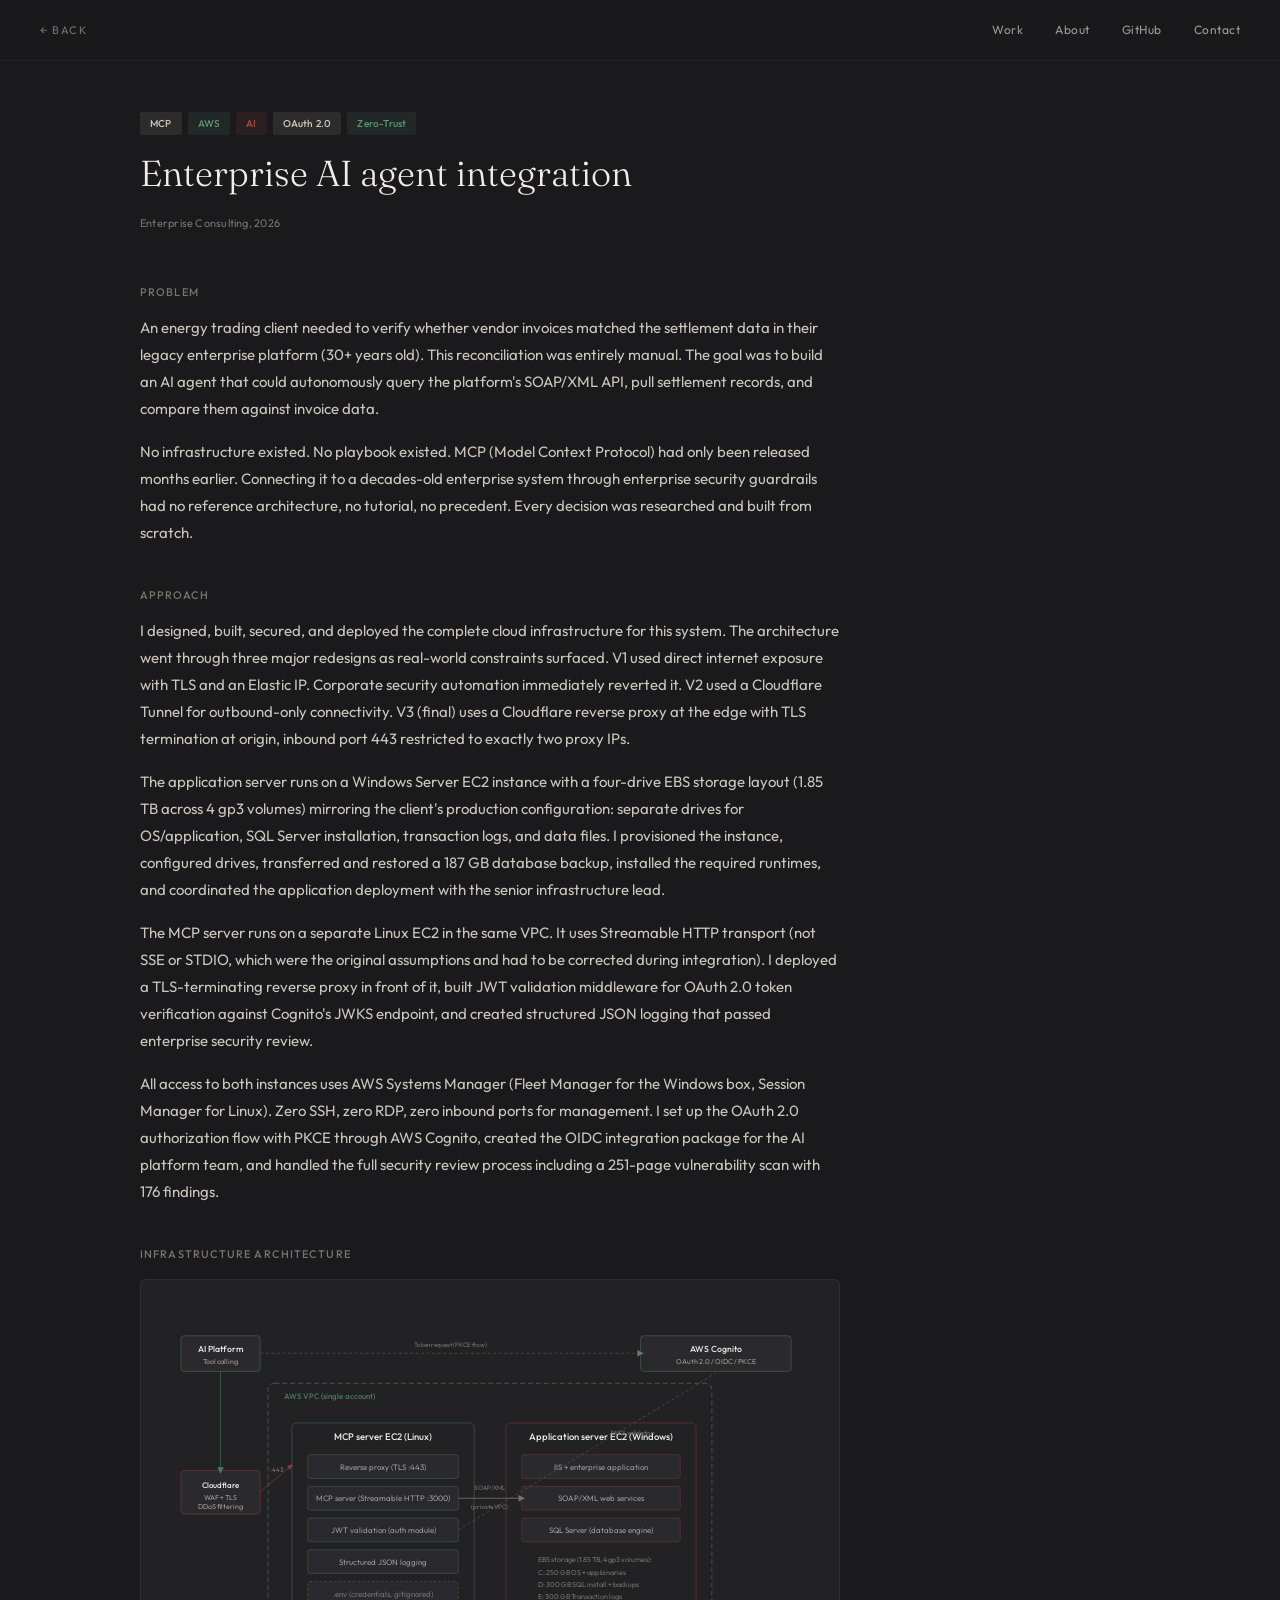
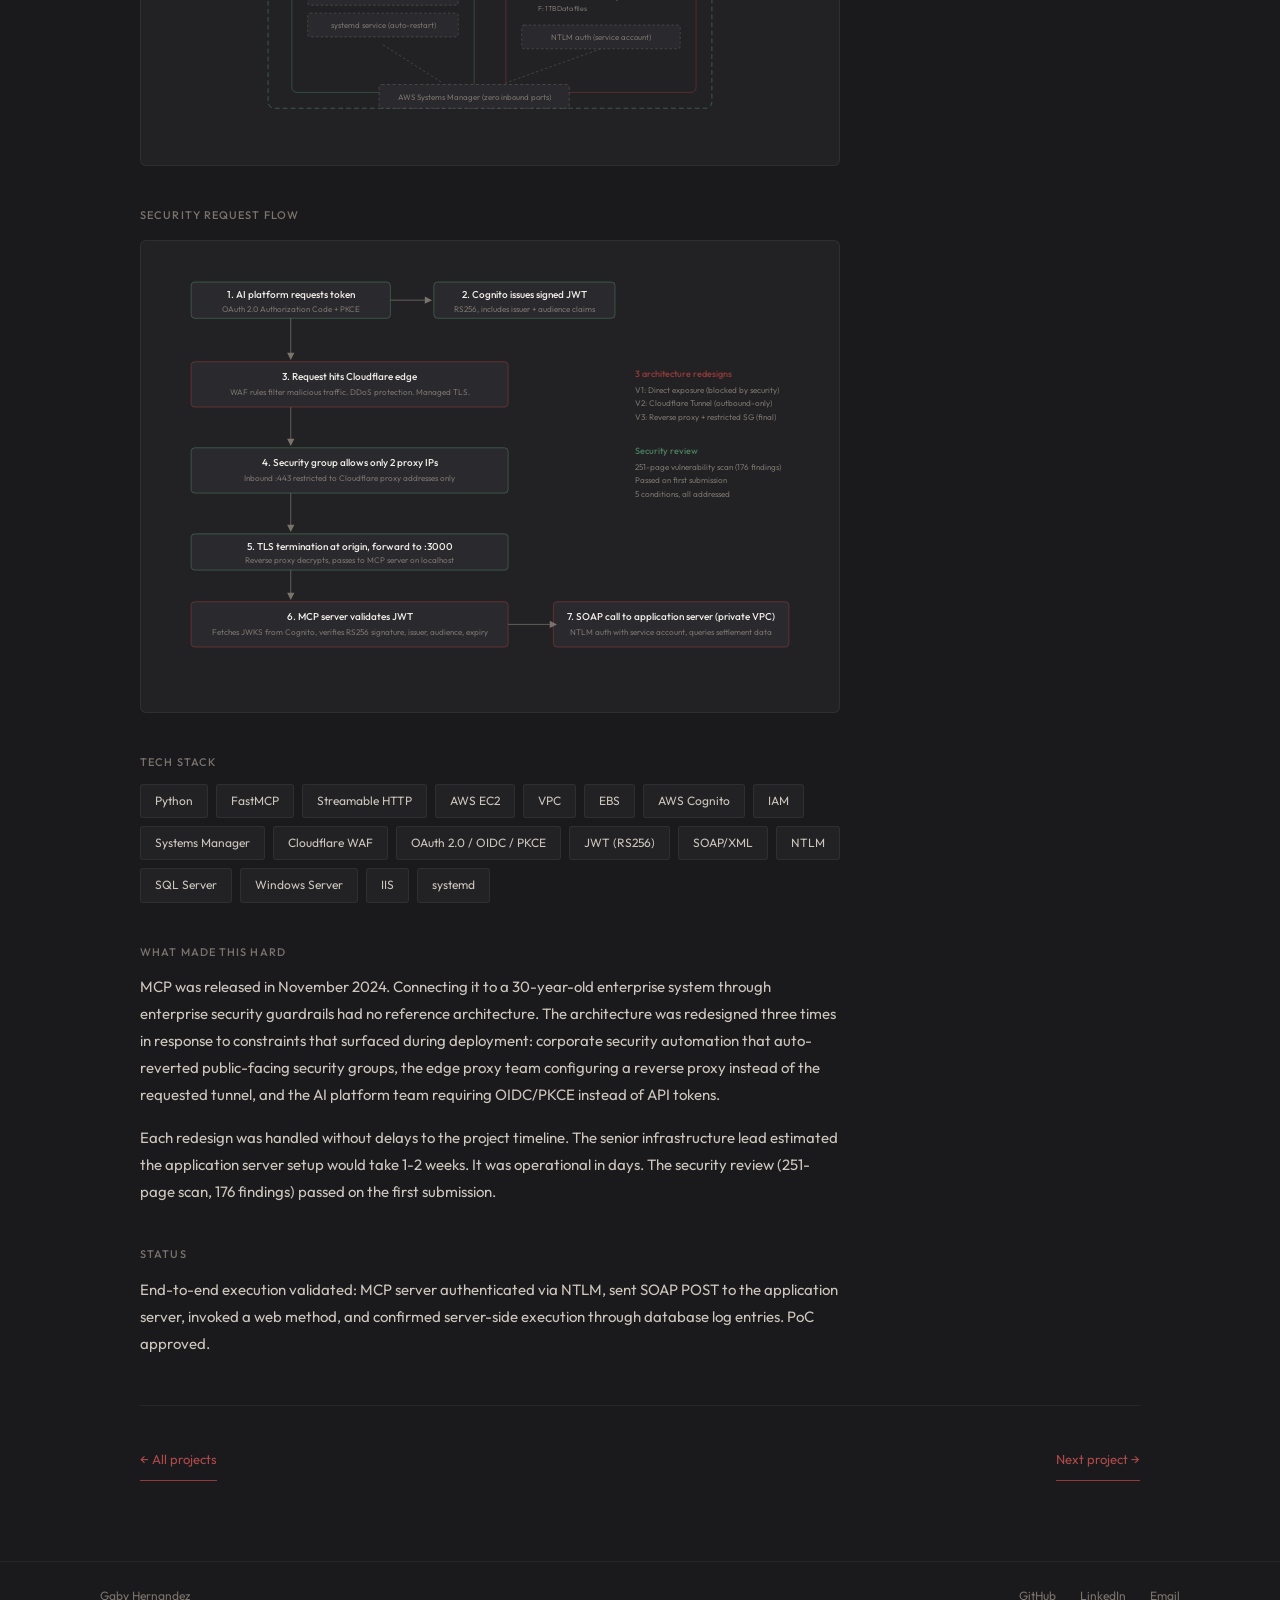
==== commit 9148543d: "Update status message in ai-agent.html Removed pending production deployment decision note." ====
--- a/projects/ai-agent.html
+++ b/projects/ai-agent.html
@@ -309,7 +309,7 @@
         <p>
           End-to-end execution validated: MCP server authenticated via NTLM, sent SOAP POST
           to the application server, invoked a web method, and confirmed server-side execution through database
-          log entries. PoC approved. Pending production deployment decision with client.
+          log entries. PoC approved.
         </p>
       </div>
     </div>
